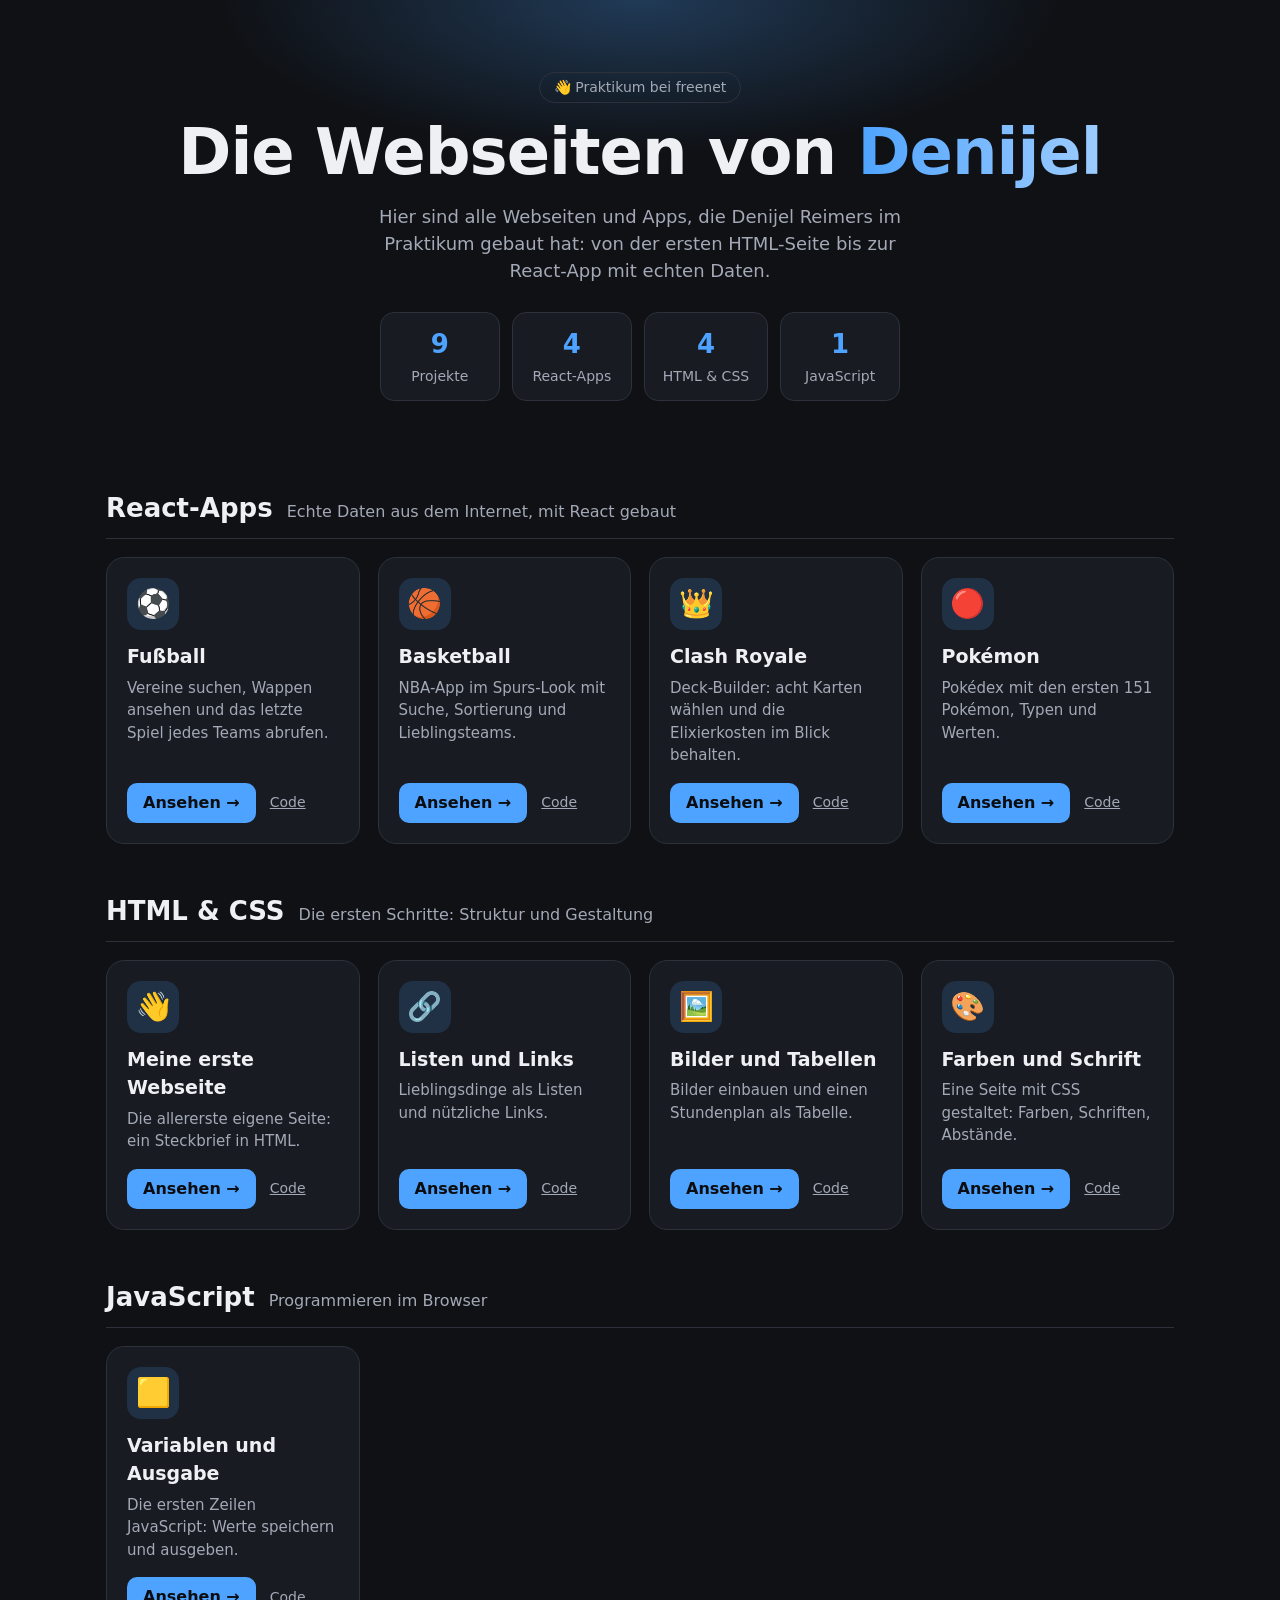
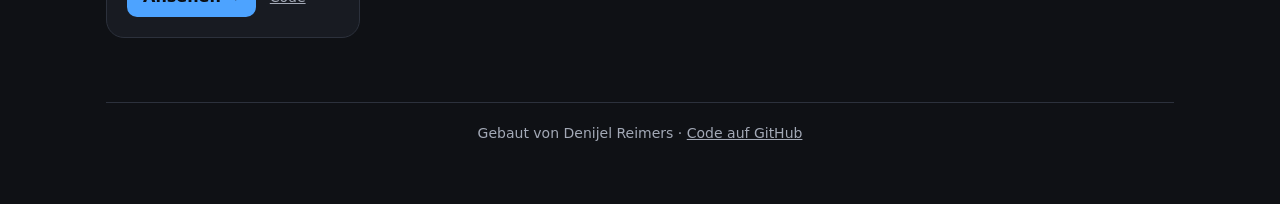
==== index.html @ 3839aaca "Startseite mit allen Webseiten für GitHub Pages Co-Authored-By: Claude Opus 5.5 <noreply@anthropic.c" ====
<!DOCTYPE html>
<html lang="de">
<head>
    <meta charset="UTF-8">
    <meta name="viewport" content="width=device-width, initial-scale=1.0">
    <title>Denijels Webseiten</title>
    <meta name="description" content="Alle Webseiten und Apps, die Denijel Reimers im Praktikum gebaut hat.">
    <style>
        :root {
            --akzent: #4da3ff;
            --akzent2: #1f5fbf;
            --hintergrund: #0f1115;
            --flaeche: #181b22;
            --flaeche2: #20242d;
            --rand: #2c313c;
            --text: #eef0f4;
            --text2: #a3a9b6;
        }

        * { box-sizing: border-box; }

        body {
            margin: 0;
            background: var(--hintergrund);
            color: var(--text);
            font-family: system-ui, -apple-system, "Segoe UI", Roboto, Arial, sans-serif;
            line-height: 1.5;
        }

        a { color: inherit; }

        .seite {
            max-width: 1100px;
            margin: 0 auto;
            padding: 0 16px 60px;
        }

        header {
            padding: 72px 16px 40px;
            text-align: center;
            background:
                radial-gradient(600px 220px at 50% 0%, color-mix(in srgb, var(--akzent) 28%, transparent), transparent 70%);
        }

        .hallo {
            display: inline-block;
            margin: 0 0 14px;
            padding: 4px 14px;
            border: 1px solid var(--rand);
            border-radius: 999px;
            color: var(--text2);
            font-size: 14px;
        }

        h1 {
            margin: 0;
            font-size: clamp(36px, 7vw, 64px);
            line-height: 1.1;
            letter-spacing: -1px;
        }

        h1 span {
            background: linear-gradient(90deg, var(--akzent), color-mix(in srgb, var(--akzent) 55%, white));
            -webkit-background-clip: text;
            background-clip: text;
            color: transparent;
        }

        .intro {
            max-width: 560px;
            margin: 16px auto 0;
            color: var(--text2);
            font-size: 18px;
        }

        .zahlen {
            display: flex;
            justify-content: center;
            flex-wrap: wrap;
            gap: 12px;
            margin-top: 28px;
        }

        .zahl {
            min-width: 120px;
            padding: 12px 18px;
            background: var(--flaeche);
            border: 1px solid var(--rand);
            border-radius: 14px;
        }

        .zahl strong {
            display: block;
            font-size: 26px;
            color: var(--akzent);
        }

        .zahl span {
            color: var(--text2);
            font-size: 14px;
        }

        section { margin-top: 48px; }

        .abschnitt-kopf {
            display: flex;
            align-items: baseline;
            flex-wrap: wrap;
            gap: 4px 14px;
            margin-bottom: 18px;
            padding-bottom: 10px;
            border-bottom: 1px solid var(--rand);
        }

        .abschnitt-kopf h2 { margin: 0; font-size: 26px; }
        .abschnitt-kopf p { margin: 0; color: var(--text2); }

        .karten {
            display: grid;
            grid-template-columns: repeat(auto-fill, minmax(240px, 1fr));
            gap: 18px;
        }

        .karte {
            display: flex;
            flex-direction: column;
            padding: 20px;
            background: var(--flaeche);
            border: 1px solid var(--rand);
            border-radius: 18px;
            transition: transform 0.15s, border-color 0.15s, background 0.15s;
        }

        .karte:hover {
            transform: translateY(-4px);
            border-color: var(--akzent);
            background: var(--flaeche2);
        }

        .karte-emoji {
            display: grid;
            place-items: center;
            width: 52px;
            height: 52px;
            margin-bottom: 12px;
            font-size: 28px;
            background: color-mix(in srgb, var(--akzent) 16%, transparent);
            border-radius: 14px;
        }

        .karte h3 { margin: 0 0 6px; font-size: 19px; }

        .karte p {
            flex: 1;
            margin: 0 0 16px;
            color: var(--text2);
            font-size: 15px;
        }

        .karte-links {
            display: flex;
            align-items: center;
            gap: 14px;
        }

        .knopf {
            padding: 8px 16px;
            background: var(--akzent);
            color: #0b0d10;
            font-weight: 700;
            text-decoration: none;
            border-radius: 10px;
        }

        .knopf:hover { background: color-mix(in srgb, var(--akzent) 80%, white); }

        .code {
            color: var(--text2);
            font-size: 14px;
        }

        .code:hover { color: var(--text); }

        footer {
            margin-top: 64px;
            padding-top: 20px;
            border-top: 1px solid var(--rand);
            color: var(--text2);
            font-size: 14px;
            text-align: center;
        }

        @media (max-width: 500px) {
            header { padding-top: 48px; }
            .karten { grid-template-columns: 1fr; }
        }
    </style>
</head>
<body>
    <header>
        <p class="hallo">👋 Praktikum bei freenet</p>
        <h1>Die Webseiten von <span>Denijel</span></h1>
        <p class="intro">Hier sind alle Webseiten und Apps, die Denijel Reimers im Praktikum gebaut hat: von der ersten HTML-Seite bis zur React-App mit echten Daten.</p>
        <div class="zahlen">
            <div class="zahl"><strong>9</strong><span>Projekte</span></div>
            <div class="zahl"><strong>4</strong><span>React-Apps</span></div>
            <div class="zahl"><strong>4</strong><span>HTML & CSS</span></div>
            <div class="zahl"><strong>1</strong><span>JavaScript</span></div>
        </div>
    </header>

    <main class="seite">

        <section>
            <div class="abschnitt-kopf">
                <h2>React-Apps</h2>
                <p>Echte Daten aus dem Internet, mit React gebaut</p>
            </div>
            <div class="karten">
                <article class="karte">
                    <div class="karte-emoji" aria-hidden="true">⚽</div>
                    <h3>Fußball</h3>
                    <p>Vereine suchen, Wappen ansehen und das letzte Spiel jedes Teams abrufen.</p>
                    <div class="karte-links">
                        <a class="knopf" href="react-aufgaben/01-fussball/">Ansehen →</a>
                        <a class="code" href="https://github.com/Iandraws-freenet/Webseiten-Denijel-Reimers/tree/main/react-aufgaben/01-fussball" target="_blank" rel="noopener">Code</a>
                    </div>
                </article>
                <article class="karte">
                    <div class="karte-emoji" aria-hidden="true">🏀</div>
                    <h3>Basketball</h3>
                    <p>NBA-App im Spurs-Look mit Suche, Sortierung und Lieblingsteams.</p>
                    <div class="karte-links">
                        <a class="knopf" href="react-aufgaben/02-basketball/">Ansehen →</a>
                        <a class="code" href="https://github.com/Iandraws-freenet/Webseiten-Denijel-Reimers/tree/main/react-aufgaben/02-basketball" target="_blank" rel="noopener">Code</a>
                    </div>
                </article>
                <article class="karte">
                    <div class="karte-emoji" aria-hidden="true">👑</div>
                    <h3>Clash Royale</h3>
                    <p>Deck-Builder: acht Karten wählen und die Elixierkosten im Blick behalten.</p>
                    <div class="karte-links">
                        <a class="knopf" href="react-aufgaben/04-clash-royale/">Ansehen →</a>
                        <a class="code" href="https://github.com/Iandraws-freenet/Webseiten-Denijel-Reimers/tree/main/react-aufgaben/04-clash-royale" target="_blank" rel="noopener">Code</a>
                    </div>
                </article>
                <article class="karte">
                    <div class="karte-emoji" aria-hidden="true">🔴</div>
                    <h3>Pokémon</h3>
                    <p>Pokédex mit den ersten 151 Pokémon, Typen und Werten.</p>
                    <div class="karte-links">
                        <a class="knopf" href="react-aufgaben/08-pokemon/">Ansehen →</a>
                        <a class="code" href="https://github.com/Iandraws-freenet/Webseiten-Denijel-Reimers/tree/main/react-aufgaben/08-pokemon" target="_blank" rel="noopener">Code</a>
                    </div>
                </article>
            </div>
        </section>

        <section>
            <div class="abschnitt-kopf">
                <h2>HTML & CSS</h2>
                <p>Die ersten Schritte: Struktur und Gestaltung</p>
            </div>
            <div class="karten">
                <article class="karte">
                    <div class="karte-emoji" aria-hidden="true">👋</div>
                    <h3>Meine erste Webseite</h3>
                    <p>Die allererste eigene Seite: ein Steckbrief in HTML.</p>
                    <div class="karte-links">
                        <a class="knopf" href="01-erste-webseite/">Ansehen →</a>
                        <a class="code" href="https://github.com/Iandraws-freenet/Webseiten-Denijel-Reimers/tree/main/01-erste-webseite" target="_blank" rel="noopener">Code</a>
                    </div>
                </article>
                <article class="karte">
                    <div class="karte-emoji" aria-hidden="true">🔗</div>
                    <h3>Listen und Links</h3>
                    <p>Lieblingsdinge als Listen und nützliche Links.</p>
                    <div class="karte-links">
                        <a class="knopf" href="02-listen-und-links/">Ansehen →</a>
                        <a class="code" href="https://github.com/Iandraws-freenet/Webseiten-Denijel-Reimers/tree/main/02-listen-und-links" target="_blank" rel="noopener">Code</a>
                    </div>
                </article>
                <article class="karte">
                    <div class="karte-emoji" aria-hidden="true">🖼️</div>
                    <h3>Bilder und Tabellen</h3>
                    <p>Bilder einbauen und einen Stundenplan als Tabelle.</p>
                    <div class="karte-links">
                        <a class="knopf" href="03-bilder-und-tabellen/">Ansehen →</a>
                        <a class="code" href="https://github.com/Iandraws-freenet/Webseiten-Denijel-Reimers/tree/main/03-bilder-und-tabellen" target="_blank" rel="noopener">Code</a>
                    </div>
                </article>
                <article class="karte">
                    <div class="karte-emoji" aria-hidden="true">🎨</div>
                    <h3>Farben und Schrift</h3>
                    <p>Eine Seite mit CSS gestaltet: Farben, Schriften, Abstände.</p>
                    <div class="karte-links">
                        <a class="knopf" href="04-css-farben-und-schrift/">Ansehen →</a>
                        <a class="code" href="https://github.com/Iandraws-freenet/Webseiten-Denijel-Reimers/tree/main/04-css-farben-und-schrift" target="_blank" rel="noopener">Code</a>
                    </div>
                </article>
            </div>
        </section>

        <section>
            <div class="abschnitt-kopf">
                <h2>JavaScript</h2>
                <p>Programmieren im Browser</p>
            </div>
            <div class="karten">
                <article class="karte">
                    <div class="karte-emoji" aria-hidden="true">🟨</div>
                    <h3>Variablen und Ausgabe</h3>
                    <p>Die ersten Zeilen JavaScript: Werte speichern und ausgeben.</p>
                    <div class="karte-links">
                        <a class="knopf" href="javascript-uebungen/01-variablen-und-ausgabe/">Ansehen →</a>
                        <a class="code" href="https://github.com/Iandraws-freenet/Webseiten-Denijel-Reimers/tree/main/javascript-uebungen/01-variablen-und-ausgabe" target="_blank" rel="noopener">Code</a>
                    </div>
                </article>
            </div>
        </section>

        <footer>
            Gebaut von Denijel Reimers · <a href="https://github.com/Iandraws-freenet/Webseiten-Denijel-Reimers" target="_blank" rel="noopener">Code auf GitHub</a>
        </footer>
    </main>
</body>
</html>
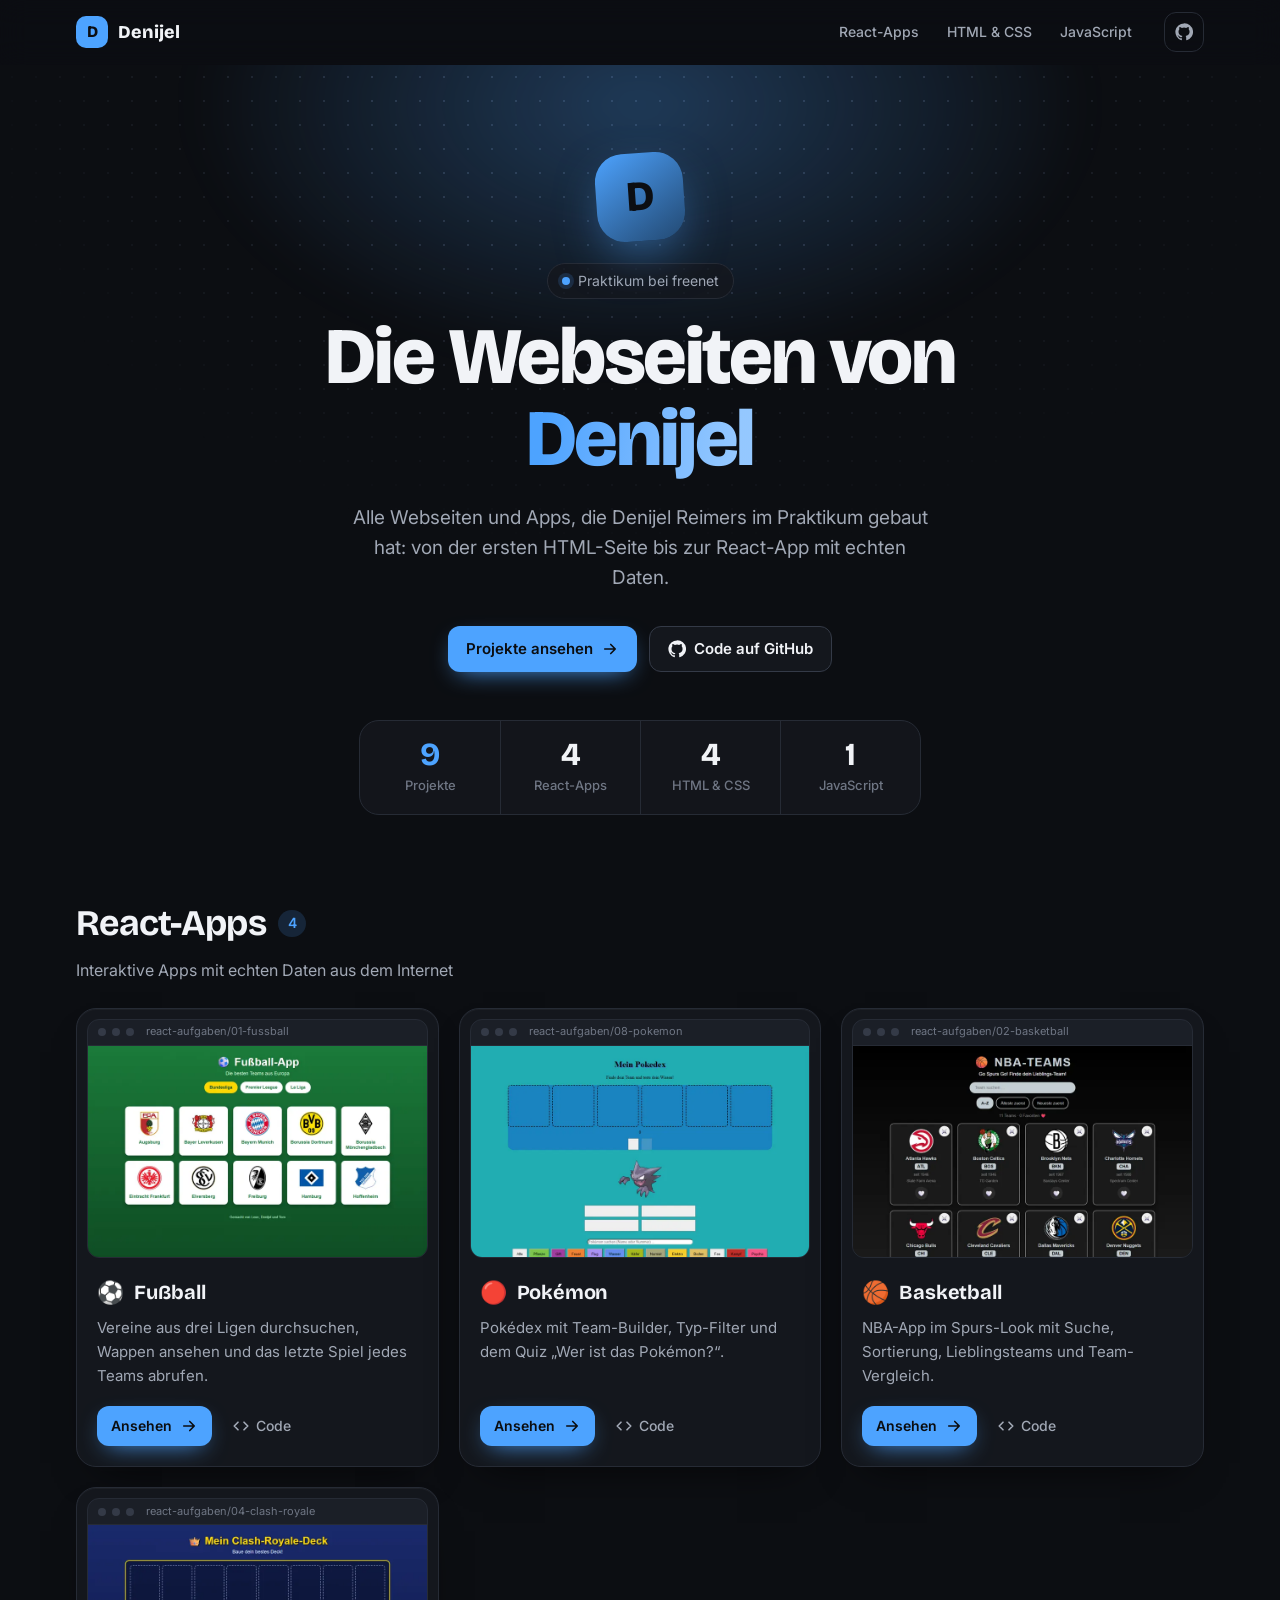
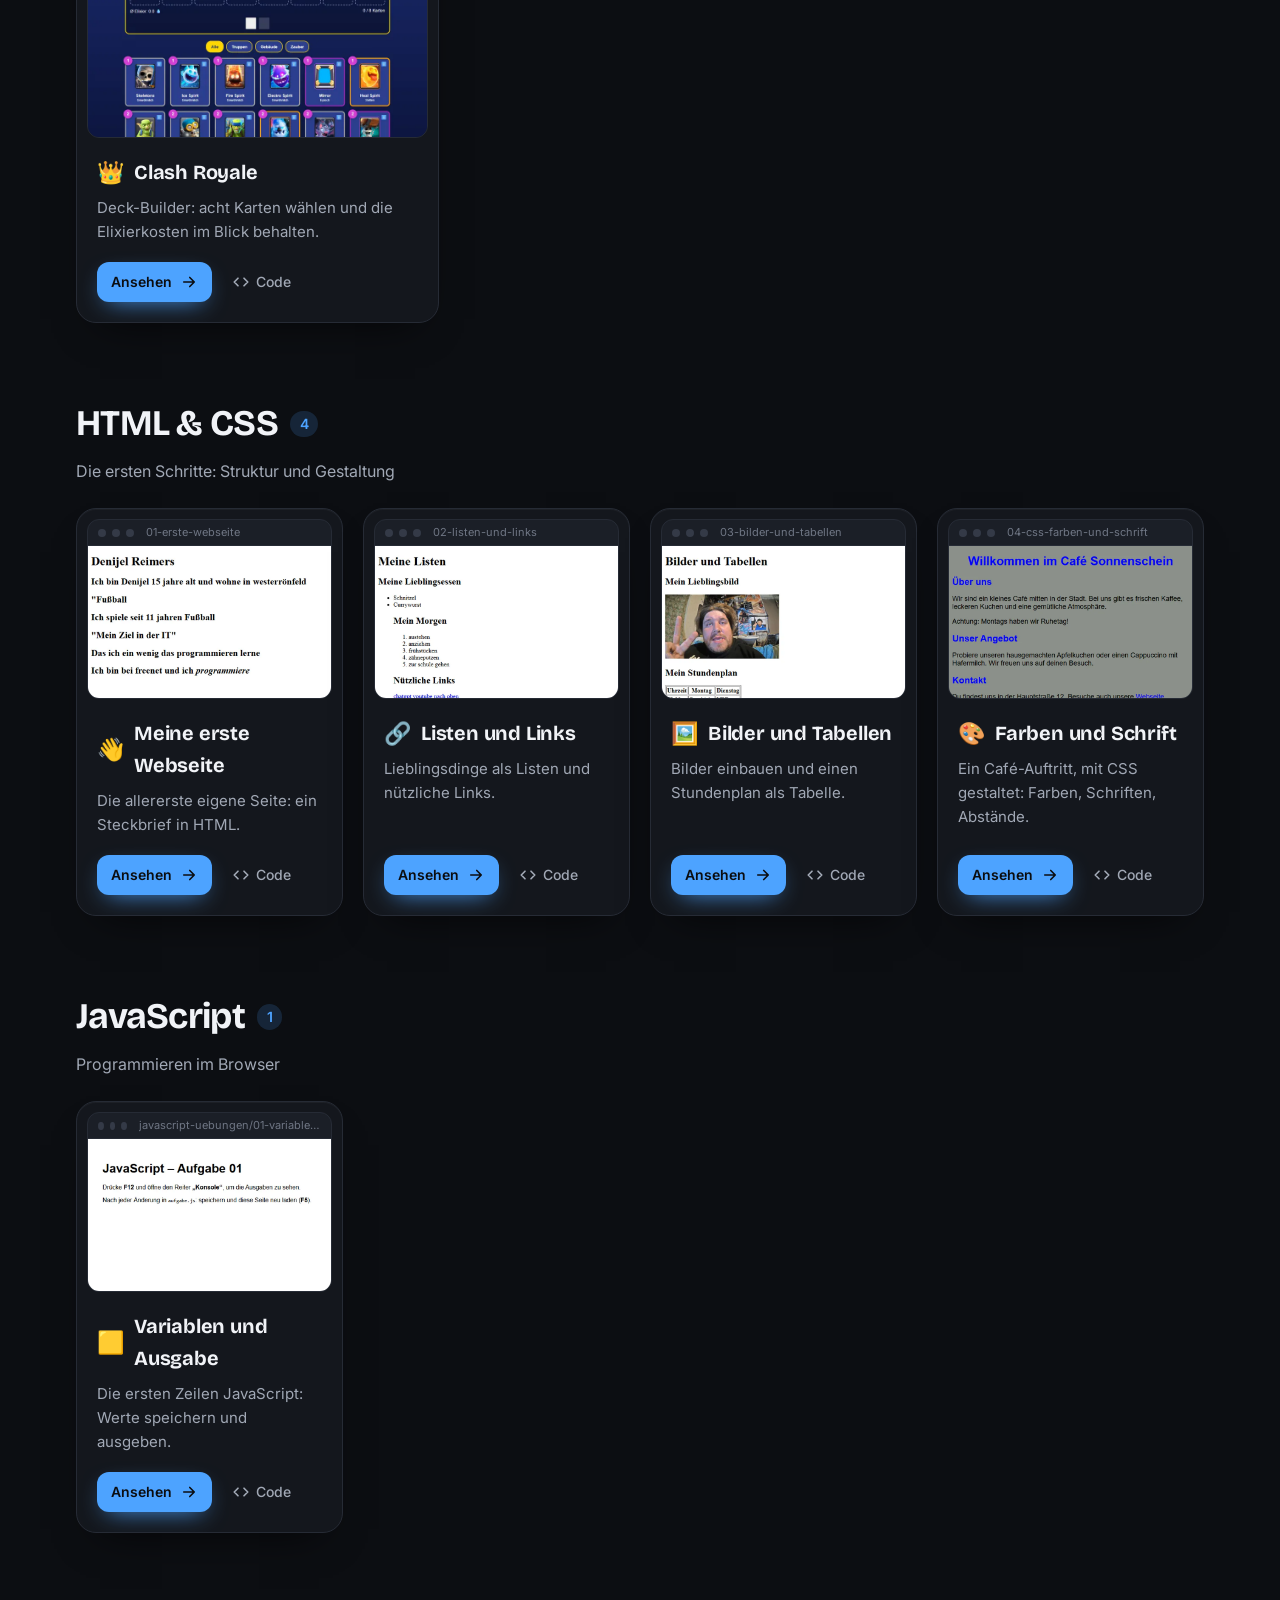
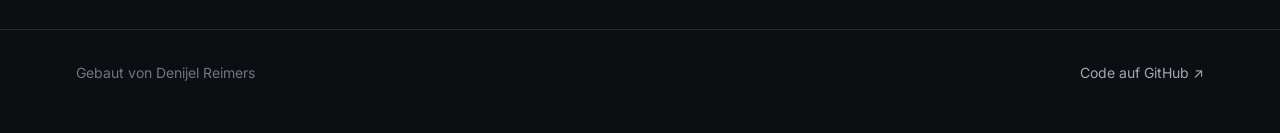
==== commit 0f6ccae4: "Startseite neu gestaltet: Vorschaubilder, Navigation, neues Layout Co-Authored-By: Claude Opus 5.5 <" ====
--- a/index.html
+++ b/index.html
@@ -5,323 +5,771 @@
     <meta name="viewport" content="width=device-width, initial-scale=1.0">
     <title>Denijels Webseiten</title>
     <meta name="description" content="Alle Webseiten und Apps, die Denijel Reimers im Praktikum gebaut hat.">
+    <meta name="theme-color" content="#0c0e12">
+    <meta property="og:title" content="Die Webseiten von Denijel">
+    <meta property="og:description" content="9 Projekte aus dem Praktikum: von der ersten HTML-Seite bis zur React-App.">
+    <meta property="og:image" content="https://iandraws-freenet.github.io/Webseiten-Denijel-Reimers/vorschau/01-fussball.webp">
+    <link rel="icon" href="data:image/svg+xml,<svg xmlns=%22http://www.w3.org/2000/svg%22 viewBox=%220 0 100 100%22><rect width=%22100%22 height=%22100%22 rx=%2224%22 fill=%22%234da3ff%22/><text x=%2250%22 y=%2268%22 font-size=%2256%22 font-family=%22Arial%22 font-weight=%22700%22 text-anchor=%22middle%22 fill=%22%230c0e12%22>D</text></svg>">
+    <link rel="preconnect" href="https://fonts.googleapis.com">
+    <link rel="preconnect" href="https://fonts.gstatic.com" crossorigin>
+    <link href="https://fonts.googleapis.com/css2?family=Bricolage+Grotesque:opsz,wght@12..96,600;12..96,800&family=Inter:wght@400;500;600&display=swap" rel="stylesheet">
     <style>
         :root {
             --akzent: #4da3ff;
-            --akzent2: #1f5fbf;
-            --hintergrund: #0f1115;
-            --flaeche: #181b22;
-            --flaeche2: #20242d;
-            --rand: #2c313c;
-            --text: #eef0f4;
-            --text2: #a3a9b6;
+            --akzent-weich: color-mix(in srgb, var(--akzent) 16%, transparent);
+            --akzent-hell: color-mix(in srgb, var(--akzent) 60%, white);
+            --hintergrund: #0c0e12;
+            --flaeche: #14171d;
+            --flaeche2: #1b1f27;
+            --rand: #262b35;
+            --rand-hell: #343a47;
+            --text: #f1f3f7;
+            --text2: #a1a8b5;
+            --text3: #6f7684;
+            --radius: 20px;
+            --schatten: 0 1px 0 rgba(255,255,255,0.04) inset, 0 20px 40px -24px rgba(0,0,0,0.8);
+            --titel-font: "Bricolage Grotesque", system-ui, sans-serif;
         }
 
         * { box-sizing: border-box; }
+
+        html { scroll-behavior: smooth; scroll-padding-top: 84px; }
 
         body {
             margin: 0;
             background: var(--hintergrund);
             color: var(--text);
-            font-family: system-ui, -apple-system, "Segoe UI", Roboto, Arial, sans-serif;
-            line-height: 1.5;
+            font: 16px/1.6 Inter, system-ui, -apple-system, "Segoe UI", Roboto, Arial, sans-serif;
+            -webkit-font-smoothing: antialiased;
         }
 
         a { color: inherit; }
-
-        .seite {
-            max-width: 1100px;
+        img { display: block; max-width: 100%; }
+
+        :focus-visible {
+            outline: 3px solid var(--akzent);
+            outline-offset: 3px;
+            border-radius: 8px;
+        }
+
+        .huelle {
+            max-width: 1160px;
             margin: 0 auto;
-            padding: 0 16px 60px;
-        }
-
-        header {
-            padding: 72px 16px 40px;
+            padding: 0 16px;
+        }
+
+        /* ---------- Navigation ---------- */
+        .nav {
+            position: sticky;
+            top: 0;
+            z-index: 10;
+            background: color-mix(in srgb, var(--hintergrund) 78%, transparent);
+            backdrop-filter: blur(14px);
+            -webkit-backdrop-filter: blur(14px);
+            border-bottom: 1px solid transparent;
+            transition: border-color 0.2s;
+        }
+
+        .nav.gescrollt { border-bottom-color: var(--rand); }
+
+        .nav .huelle {
+            display: flex;
+            align-items: center;
+            gap: 20px;
+            height: 64px;
+        }
+
+        .marke {
+            display: flex;
+            align-items: center;
+            gap: 10px;
+            font-family: var(--titel-font);
+            font-weight: 800;
+            font-size: 18px;
+            text-decoration: none;
+            white-space: nowrap;
+        }
+
+        .marke-logo {
+            display: grid;
+            place-items: center;
+            width: 32px;
+            height: 32px;
+            border-radius: 10px;
+            background: var(--akzent);
+            color: var(--hintergrund);
+            font-size: 16px;
+        }
+
+        .nav-links {
+            display: flex;
+            gap: 4px;
+            margin-left: auto;
+            overflow-x: auto;
+            scrollbar-width: none;
+        }
+
+        .nav-links a {
+            padding: 8px 12px;
+            border-radius: 10px;
+            color: var(--text2);
+            font-size: 14px;
+            font-weight: 500;
+            text-decoration: none;
+            white-space: nowrap;
+            transition: color 0.15s, background 0.15s;
+        }
+
+        .nav-links a:hover,
+        .nav-links a.aktiv { color: var(--text); background: var(--flaeche2); }
+
+        .nav-github {
+            display: inline-flex;
+            align-items: center;
+            justify-content: center;
+            width: 40px;
+            height: 40px;
+            flex-shrink: 0;
+            border: 1px solid var(--rand);
+            border-radius: 12px;
+            color: var(--text2);
+            transition: color 0.15s, border-color 0.15s;
+        }
+
+        .nav-github:hover { color: var(--text); border-color: var(--rand-hell); }
+
+        /* ---------- Kopfbereich ---------- */
+        .hero {
+            position: relative;
+            overflow: hidden;
+            padding: 88px 0 72px;
+        }
+
+        .hero::before {
+            content: "";
+            position: absolute;
+            inset: 0;
+            background-image: radial-gradient(var(--rand) 1px, transparent 1px);
+            background-size: 24px 24px;
+            mask-image: radial-gradient(ellipse 70% 80% at 50% 0%, #000 30%, transparent 75%);
+            -webkit-mask-image: radial-gradient(ellipse 70% 80% at 50% 0%, #000 30%, transparent 75%);
+        }
+
+        .hero::after {
+            content: "";
+            position: absolute;
+            left: 50%;
+            top: -220px;
+            width: 900px;
+            height: 520px;
+            transform: translateX(-50%);
+            background: radial-gradient(closest-side, color-mix(in srgb, var(--akzent) 30%, transparent), transparent);
+            filter: blur(20px);
+            pointer-events: none;
+        }
+
+        .hero .huelle {
+            position: relative;
+            z-index: 1;
             text-align: center;
-            background:
-                radial-gradient(600px 220px at 50% 0%, color-mix(in srgb, var(--akzent) 28%, transparent), transparent 70%);
-        }
-
-        .hallo {
-            display: inline-block;
-            margin: 0 0 14px;
-            padding: 4px 14px;
+        }
+
+        .avatar {
+            display: grid;
+            place-items: center;
+            width: 88px;
+            height: 88px;
+            margin: 0 auto 22px;
+            border-radius: 28px;
+            background: linear-gradient(145deg, var(--akzent), color-mix(in srgb, var(--akzent) 45%, #000));
+            color: var(--hintergrund);
+            font-family: var(--titel-font);
+            font-size: 42px;
+            font-weight: 800;
+            box-shadow: 0 18px 50px -12px color-mix(in srgb, var(--akzent) 60%, transparent);
+            transform: rotate(-4deg);
+        }
+
+        .pille {
+            display: inline-flex;
+            align-items: center;
+            gap: 8px;
+            margin: 0 0 18px;
+            padding: 6px 14px;
             border: 1px solid var(--rand);
             border-radius: 999px;
+            background: color-mix(in srgb, var(--flaeche) 80%, transparent);
             color: var(--text2);
             font-size: 14px;
         }
 
+        .pille .punkt {
+            width: 8px;
+            height: 8px;
+            border-radius: 50%;
+            background: var(--akzent);
+            box-shadow: 0 0 0 4px var(--akzent-weich);
+        }
+
         h1 {
-            margin: 0;
-            font-size: clamp(36px, 7vw, 64px);
-            line-height: 1.1;
-            letter-spacing: -1px;
+            margin: 0 auto;
+            max-width: 820px;
+            font-family: var(--titel-font);
+            font-size: clamp(40px, 8vw, 80px);
+            font-weight: 800;
+            line-height: 1.02;
+            letter-spacing: -0.03em;
         }
 
         h1 span {
-            background: linear-gradient(90deg, var(--akzent), color-mix(in srgb, var(--akzent) 55%, white));
+            background: linear-gradient(100deg, var(--akzent) 10%, var(--akzent-hell) 90%);
             -webkit-background-clip: text;
             background-clip: text;
             color: transparent;
         }
 
         .intro {
-            max-width: 560px;
-            margin: 16px auto 0;
+            max-width: 580px;
+            margin: 22px auto 0;
             color: var(--text2);
-            font-size: 18px;
-        }
-
-        .zahlen {
+            font-size: clamp(17px, 2.2vw, 19px);
+        }
+
+        .hero-knoepfe {
             display: flex;
             justify-content: center;
             flex-wrap: wrap;
             gap: 12px;
-            margin-top: 28px;
+            margin-top: 32px;
+        }
+
+        .zahlen {
+            display: inline-flex;
+            flex-wrap: wrap;
+            justify-content: center;
+            margin-top: 48px;
+            border: 1px solid var(--rand);
+            border-radius: var(--radius);
+            background: color-mix(in srgb, var(--flaeche) 85%, transparent);
+            overflow: hidden;
         }
 
         .zahl {
-            min-width: 120px;
-            padding: 12px 18px;
+            min-width: 140px;
+            padding: 16px 24px;
+            text-align: center;
+        }
+
+        .zahl + .zahl { border-left: 1px solid var(--rand); }
+
+        .zahl strong {
+            display: block;
+            font-family: var(--titel-font);
+            font-size: 32px;
+            line-height: 1.1;
+            color: var(--text);
+        }
+
+        .zahl:first-child strong { color: var(--akzent); }
+
+        .zahl span { color: var(--text3); font-size: 13px; font-weight: 500; }
+
+        /* ---------- Knöpfe ---------- */
+        .knopf,
+        .knopf-zweit {
+            display: inline-flex;
+            align-items: center;
+            gap: 8px;
+            min-height: 44px;
+            padding: 10px 18px;
+            border-radius: 12px;
+            font-weight: 600;
+            font-size: 15px;
+            text-decoration: none;
+            transition: transform 0.15s, background 0.15s, border-color 0.15s, box-shadow 0.15s;
+        }
+
+        .knopf {
+            background: var(--akzent);
+            color: #0b0d10;
+            box-shadow: 0 8px 24px -10px var(--akzent);
+        }
+
+        .knopf:hover { background: var(--akzent-hell); transform: translateY(-1px); }
+        .knopf svg { transition: transform 0.15s; }
+        .knopf:hover svg { transform: translateX(3px); }
+
+        .knopf-zweit {
+            border: 1px solid var(--rand-hell);
+            background: var(--flaeche);
+            color: var(--text);
+        }
+
+        .knopf-zweit:hover { border-color: var(--text3); transform: translateY(-1px); }
+
+        /* ---------- Abschnitte ---------- */
+        .abschnitt { margin-top: 72px; }
+        .abschnitt:first-child { margin-top: 8px; }
+
+        .abschnitt-kopf { margin-bottom: 24px; }
+
+        .abschnitt-kopf h2 {
+            display: flex;
+            align-items: center;
+            gap: 12px;
+            margin: 0;
+            font-family: var(--titel-font);
+            font-size: clamp(28px, 4vw, 36px);
+            letter-spacing: -0.02em;
+        }
+
+        .anzahl {
+            padding: 2px 10px;
+            border-radius: 999px;
+            background: var(--akzent-weich);
+            color: var(--akzent);
+            font-family: Inter, sans-serif;
+            font-size: 14px;
+            font-weight: 600;
+        }
+
+        .abschnitt-kopf p { margin: 6px 0 0; color: var(--text2); }
+
+        /* ---------- Karten ---------- */
+        .karten {
+            display: grid;
+            grid-template-columns: repeat(auto-fill, minmax(260px, 1fr));
+            gap: 20px;
+        }
+
+        .karten-gross { grid-template-columns: repeat(auto-fill, minmax(340px, 1fr)); }
+
+        .karte {
+            display: flex;
+            flex-direction: column;
             background: var(--flaeche);
             border: 1px solid var(--rand);
-            border-radius: 14px;
-        }
-
-        .zahl strong {
+            border-radius: var(--radius);
+            box-shadow: var(--schatten);
+            overflow: hidden;
+            transition: transform 0.25s cubic-bezier(.2,.7,.3,1), border-color 0.25s;
+        }
+
+        .karte:hover {
+            transform: translateY(-6px);
+            border-color: color-mix(in srgb, var(--akzent) 55%, var(--rand));
+        }
+
+        .vorschau {
             display: block;
-            font-size: 26px;
-            color: var(--akzent);
-        }
-
-        .zahl span {
+            text-decoration: none;
+            margin: 10px 10px 0;
+            border: 1px solid var(--rand);
+            border-radius: 12px;
+            background: var(--flaeche2);
+            overflow: hidden;
+        }
+
+        .browser-leiste {
+            display: flex;
+            align-items: center;
+            gap: 6px;
+            height: 26px;
+            padding: 0 10px;
+            border-bottom: 1px solid var(--rand);
+            color: var(--text3);
+            font-size: 11px;
+        }
+
+        .browser-leiste i {
+            width: 8px;
+            height: 8px;
+            border-radius: 50%;
+            background: var(--rand-hell);
+        }
+
+        .browser-leiste span {
+            margin-left: 6px;
+            overflow: hidden;
+            text-overflow: ellipsis;
+            white-space: nowrap;
+        }
+
+        .vorschau img {
+            width: 100%;
+            height: auto;
+            aspect-ratio: 16 / 10;
+            object-fit: cover;
+            object-position: top;
+            transition: transform 0.5s cubic-bezier(.2,.7,.3,1);
+        }
+
+        .karte:hover .vorschau img { transform: scale(1.04); }
+
+        .karte-text {
+            display: flex;
+            flex: 1;
+            flex-direction: column;
+            padding: 18px 20px 20px;
+        }
+
+        .karte-titel {
+            display: flex;
+            align-items: center;
+            gap: 10px;
+            margin-bottom: 8px;
+        }
+
+        .emoji { font-size: 22px; line-height: 1; }
+
+        .karte h3 {
+            margin: 0;
+            font-family: var(--titel-font);
+            font-size: 20px;
+            letter-spacing: -0.01em;
+        }
+
+        .chip {
+            margin-left: auto;
+            padding: 3px 9px;
+            border: 1px solid var(--rand);
+            border-radius: 999px;
+            color: var(--text3);
+            font-size: 12px;
+            font-weight: 500;
+            white-space: nowrap;
+        }
+
+        .karte p {
+            flex: 1;
+            margin: 0 0 18px;
+            color: var(--text2);
+            font-size: 15px;
+        }
+
+        .karte-links {
+            display: flex;
+            align-items: center;
+            gap: 16px;
+        }
+
+        .karte .knopf { min-height: 40px; padding: 8px 14px; font-size: 14px; }
+
+        .code {
+            display: inline-flex;
+            align-items: center;
+            gap: 6px;
+            padding: 8px 4px;
             color: var(--text2);
             font-size: 14px;
-        }
-
-        section { margin-top: 48px; }
-
-        .abschnitt-kopf {
-            display: flex;
-            align-items: baseline;
+            font-weight: 500;
+            text-decoration: none;
+        }
+
+        .code:hover { color: var(--text); }
+
+        /* ---------- Fußzeile ---------- */
+        footer {
+            margin-top: 96px;
+            padding: 32px 0 48px;
+            border-top: 1px solid var(--rand);
+            color: var(--text3);
+            font-size: 14px;
+        }
+
+        footer .huelle {
+            display: flex;
             flex-wrap: wrap;
-            gap: 4px 14px;
-            margin-bottom: 18px;
-            padding-bottom: 10px;
-            border-bottom: 1px solid var(--rand);
-        }
-
-        .abschnitt-kopf h2 { margin: 0; font-size: 26px; }
-        .abschnitt-kopf p { margin: 0; color: var(--text2); }
-
-        .karten {
-            display: grid;
-            grid-template-columns: repeat(auto-fill, minmax(240px, 1fr));
-            gap: 18px;
-        }
-
-        .karte {
-            display: flex;
-            flex-direction: column;
-            padding: 20px;
-            background: var(--flaeche);
-            border: 1px solid var(--rand);
-            border-radius: 18px;
-            transition: transform 0.15s, border-color 0.15s, background 0.15s;
-        }
-
-        .karte:hover {
-            transform: translateY(-4px);
-            border-color: var(--akzent);
-            background: var(--flaeche2);
-        }
-
-        .karte-emoji {
-            display: grid;
-            place-items: center;
-            width: 52px;
-            height: 52px;
-            margin-bottom: 12px;
-            font-size: 28px;
-            background: color-mix(in srgb, var(--akzent) 16%, transparent);
-            border-radius: 14px;
-        }
-
-        .karte h3 { margin: 0 0 6px; font-size: 19px; }
-
-        .karte p {
-            flex: 1;
-            margin: 0 0 16px;
-            color: var(--text2);
-            font-size: 15px;
-        }
-
-        .karte-links {
-            display: flex;
-            align-items: center;
-            gap: 14px;
-        }
-
-        .knopf {
-            padding: 8px 16px;
-            background: var(--akzent);
-            color: #0b0d10;
-            font-weight: 700;
-            text-decoration: none;
-            border-radius: 10px;
-        }
-
-        .knopf:hover { background: color-mix(in srgb, var(--akzent) 80%, white); }
-
-        .code {
-            color: var(--text2);
-            font-size: 14px;
-        }
-
-        .code:hover { color: var(--text); }
-
-        footer {
-            margin-top: 64px;
-            padding-top: 20px;
-            border-top: 1px solid var(--rand);
-            color: var(--text2);
-            font-size: 14px;
-            text-align: center;
-        }
-
-        @media (max-width: 500px) {
-            header { padding-top: 48px; }
-            .karten { grid-template-columns: 1fr; }
+            justify-content: space-between;
+            gap: 12px;
+        }
+
+        footer a { color: var(--text2); text-decoration: none; }
+        footer a:hover { color: var(--text); }
+
+        /* ---------- Einblenden beim Scrollen ---------- */
+        .js .einblenden {
+            opacity: 0;
+            transform: translateY(16px);
+            transition: opacity 0.6s ease, transform 0.6s cubic-bezier(.2,.7,.3,1);
+        }
+
+        .js .einblenden.sichtbar { opacity: 1; transform: none; }
+
+        @media (prefers-reduced-motion: reduce) {
+            html { scroll-behavior: auto; }
+            *, *::before, *::after { transition: none !important; animation: none !important; }
+            .js .einblenden { opacity: 1; transform: none; }
+        }
+
+        /* ---------- Handy ---------- */
+        @media (max-width: 640px) {
+            .nav-links { display: none; }
+            .nav-github { margin-left: auto; }
+            .hero { padding: 56px 0 48px; }
+            .avatar { width: 72px; height: 72px; font-size: 34px; border-radius: 22px; }
+            .zahlen { display: grid; grid-template-columns: 1fr 1fr; width: 100%; }
+            .zahl { min-width: 0; padding: 14px 10px; }
+            .zahl + .zahl { border-left: 0; }
+            .zahl:nth-child(even) { border-left: 1px solid var(--rand); }
+            .zahl:nth-child(n+3) { border-top: 1px solid var(--rand); }
+            .karten, .karten-gross { grid-template-columns: 1fr; }
+            .abschnitt { margin-top: 56px; }
         }
     </style>
 </head>
 <body>
-    <header>
-        <p class="hallo">👋 Praktikum bei freenet</p>
-        <h1>Die Webseiten von <span>Denijel</span></h1>
-        <p class="intro">Hier sind alle Webseiten und Apps, die Denijel Reimers im Praktikum gebaut hat: von der ersten HTML-Seite bis zur React-App mit echten Daten.</p>
-        <div class="zahlen">
-            <div class="zahl"><strong>9</strong><span>Projekte</span></div>
-            <div class="zahl"><strong>4</strong><span>React-Apps</span></div>
-            <div class="zahl"><strong>4</strong><span>HTML & CSS</span></div>
-            <div class="zahl"><strong>1</strong><span>JavaScript</span></div>
+    <script>document.documentElement.classList.add("js");</script>
+
+    <nav class="nav" aria-label="Hauptnavigation">
+        <div class="huelle">
+            <a class="marke" href="#top"><span class="marke-logo">D</span>Denijel</a>
+            <div class="nav-links">
+                <a href="#react">React-Apps</a>
+                <a href="#html-css">HTML & CSS</a>
+                <a href="#javascript">JavaScript</a>
+            </div>
+            <a class="nav-github" href="https://github.com/Iandraws-freenet/Webseiten-Denijel-Reimers" target="_blank" rel="noopener" aria-label="Code auf GitHub"><svg viewBox="0 0 24 24" width="18" height="18" aria-hidden="true"><path fill="currentColor" d="M12 .5a11.5 11.5 0 0 0-3.64 22.41c.58.1.79-.25.79-.56v-2c-3.2.7-3.88-1.37-3.88-1.37-.53-1.33-1.28-1.69-1.28-1.69-1.05-.71.08-.7.08-.7 1.16.08 1.77 1.19 1.77 1.19 1.03 1.77 2.71 1.26 3.37.96.1-.75.4-1.26.73-1.55-2.56-.29-5.25-1.28-5.25-5.69 0-1.26.45-2.29 1.19-3.1-.12-.29-.52-1.46.11-3.05 0 0 .97-.31 3.17 1.18a11 11 0 0 1 5.77 0c2.2-1.49 3.17-1.18 3.17-1.18.63 1.59.23 2.76.11 3.05.74.81 1.19 1.84 1.19 3.1 0 4.42-2.7 5.39-5.27 5.68.41.36.78 1.06.78 2.14v3.17c0 .31.21.67.8.56A11.5 11.5 0 0 0 12 .5z"/></svg></a>
+        </div>
+    </nav>
+
+    <header class="hero" id="top">
+        <div class="huelle">
+            <div class="avatar" aria-hidden="true">D</div>
+            <p class="pille"><span class="punkt"></span>Praktikum bei freenet</p>
+            <h1>Die Webseiten von <span>Denijel</span></h1>
+            <p class="intro">Alle Webseiten und Apps, die Denijel Reimers im Praktikum gebaut hat: von der ersten HTML-Seite bis zur React-App mit echten Daten.</p>
+            <div class="hero-knoepfe">
+                <a class="knopf" href="#react">Projekte ansehen <svg viewBox="0 0 24 24" width="18" height="18" aria-hidden="true"><path d="M5 12h14M13 6l6 6-6 6" fill="none" stroke="currentColor" stroke-width="2.2" stroke-linecap="round" stroke-linejoin="round"/></svg></a>
+                <a class="knopf-zweit" href="https://github.com/Iandraws-freenet/Webseiten-Denijel-Reimers" target="_blank" rel="noopener"><svg viewBox="0 0 24 24" width="18" height="18" aria-hidden="true"><path fill="currentColor" d="M12 .5a11.5 11.5 0 0 0-3.64 22.41c.58.1.79-.25.79-.56v-2c-3.2.7-3.88-1.37-3.88-1.37-.53-1.33-1.28-1.69-1.28-1.69-1.05-.71.08-.7.08-.7 1.16.08 1.77 1.19 1.77 1.19 1.03 1.77 2.71 1.26 3.37.96.1-.75.4-1.26.73-1.55-2.56-.29-5.25-1.28-5.25-5.69 0-1.26.45-2.29 1.19-3.1-.12-.29-.52-1.46.11-3.05 0 0 .97-.31 3.17 1.18a11 11 0 0 1 5.77 0c2.2-1.49 3.17-1.18 3.17-1.18.63 1.59.23 2.76.11 3.05.74.81 1.19 1.84 1.19 3.1 0 4.42-2.7 5.39-5.27 5.68.41.36.78 1.06.78 2.14v3.17c0 .31.21.67.8.56A11.5 11.5 0 0 0 12 .5z"/></svg> Code auf GitHub</a>
+            </div>
+            <div class="zahlen">
+                <div class="zahl"><strong>9</strong><span>Projekte</span></div>
+                <div class="zahl"><strong>4</strong><span>React-Apps</span></div>
+                <div class="zahl"><strong>4</strong><span>HTML & CSS</span></div>
+                <div class="zahl"><strong>1</strong><span>JavaScript</span></div>
+            </div>
         </div>
     </header>
 
-    <main class="seite">
-
-        <section>
+    <main class="huelle">
+
+        <section id="react" class="abschnitt">
             <div class="abschnitt-kopf">
-                <h2>React-Apps</h2>
-                <p>Echte Daten aus dem Internet, mit React gebaut</p>
+                <h2>React-Apps <span class="anzahl">4</span></h2>
+                <p>Interaktive Apps mit echten Daten aus dem Internet</p>
+            </div>
+            <div class="karten karten-gross">
+                <article class="karte gross">
+                    <a class="vorschau" href="react-aufgaben/01-fussball/" aria-label="Fußball öffnen">
+                        <span class="browser-leiste" aria-hidden="true"><i></i><i></i><i></i><span>react-aufgaben/01-fussball</span></span>
+                        <img src="vorschau/01-fussball.webp" alt="Vorschau: Fußball" width="800" height="500" loading="lazy" decoding="async">
+                    </a>
+                    <div class="karte-text">
+                        <div class="karte-titel">
+                            <span class="emoji" aria-hidden="true">⚽</span>
+                            <h3>Fußball</h3>
+                        </div>
+                        <p>Vereine aus drei Ligen durchsuchen, Wappen ansehen und das letzte Spiel jedes Teams abrufen.</p>
+                        <div class="karte-links">
+                            <a class="knopf" href="react-aufgaben/01-fussball/">Ansehen <svg viewBox="0 0 24 24" width="18" height="18" aria-hidden="true"><path d="M5 12h14M13 6l6 6-6 6" fill="none" stroke="currentColor" stroke-width="2.2" stroke-linecap="round" stroke-linejoin="round"/></svg></a>
+                            <a class="code" href="https://github.com/Iandraws-freenet/Webseiten-Denijel-Reimers/tree/main/react-aufgaben/01-fussball" target="_blank" rel="noopener"><svg viewBox="0 0 24 24" width="18" height="18" aria-hidden="true"><path d="M8 7l-5 5 5 5M16 7l5 5-5 5" fill="none" stroke="currentColor" stroke-width="2.2" stroke-linecap="round" stroke-linejoin="round"/></svg> Code</a>
+                        </div>
+                    </div>
+                </article>
+                <article class="karte gross">
+                    <a class="vorschau" href="react-aufgaben/08-pokemon/" aria-label="Pokémon öffnen">
+                        <span class="browser-leiste" aria-hidden="true"><i></i><i></i><i></i><span>react-aufgaben/08-pokemon</span></span>
+                        <img src="vorschau/08-pokemon.webp" alt="Vorschau: Pokémon" width="800" height="500" loading="lazy" decoding="async">
+                    </a>
+                    <div class="karte-text">
+                        <div class="karte-titel">
+                            <span class="emoji" aria-hidden="true">🔴</span>
+                            <h3>Pokémon</h3>
+                        </div>
+                        <p>Pokédex mit Team-Builder, Typ-Filter und dem Quiz „Wer ist das Pokémon?“.</p>
+                        <div class="karte-links">
+                            <a class="knopf" href="react-aufgaben/08-pokemon/">Ansehen <svg viewBox="0 0 24 24" width="18" height="18" aria-hidden="true"><path d="M5 12h14M13 6l6 6-6 6" fill="none" stroke="currentColor" stroke-width="2.2" stroke-linecap="round" stroke-linejoin="round"/></svg></a>
+                            <a class="code" href="https://github.com/Iandraws-freenet/Webseiten-Denijel-Reimers/tree/main/react-aufgaben/08-pokemon" target="_blank" rel="noopener"><svg viewBox="0 0 24 24" width="18" height="18" aria-hidden="true"><path d="M8 7l-5 5 5 5M16 7l5 5-5 5" fill="none" stroke="currentColor" stroke-width="2.2" stroke-linecap="round" stroke-linejoin="round"/></svg> Code</a>
+                        </div>
+                    </div>
+                </article>
+                <article class="karte gross">
+                    <a class="vorschau" href="react-aufgaben/02-basketball/" aria-label="Basketball öffnen">
+                        <span class="browser-leiste" aria-hidden="true"><i></i><i></i><i></i><span>react-aufgaben/02-basketball</span></span>
+                        <img src="vorschau/02-basketball.webp" alt="Vorschau: Basketball" width="800" height="500" loading="lazy" decoding="async">
+                    </a>
+                    <div class="karte-text">
+                        <div class="karte-titel">
+                            <span class="emoji" aria-hidden="true">🏀</span>
+                            <h3>Basketball</h3>
+                        </div>
+                        <p>NBA-App im Spurs-Look mit Suche, Sortierung, Lieblingsteams und Team-Vergleich.</p>
+                        <div class="karte-links">
+                            <a class="knopf" href="react-aufgaben/02-basketball/">Ansehen <svg viewBox="0 0 24 24" width="18" height="18" aria-hidden="true"><path d="M5 12h14M13 6l6 6-6 6" fill="none" stroke="currentColor" stroke-width="2.2" stroke-linecap="round" stroke-linejoin="round"/></svg></a>
+                            <a class="code" href="https://github.com/Iandraws-freenet/Webseiten-Denijel-Reimers/tree/main/react-aufgaben/02-basketball" target="_blank" rel="noopener"><svg viewBox="0 0 24 24" width="18" height="18" aria-hidden="true"><path d="M8 7l-5 5 5 5M16 7l5 5-5 5" fill="none" stroke="currentColor" stroke-width="2.2" stroke-linecap="round" stroke-linejoin="round"/></svg> Code</a>
+                        </div>
+                    </div>
+                </article>
+                <article class="karte gross">
+                    <a class="vorschau" href="react-aufgaben/04-clash-royale/" aria-label="Clash Royale öffnen">
+                        <span class="browser-leiste" aria-hidden="true"><i></i><i></i><i></i><span>react-aufgaben/04-clash-royale</span></span>
+                        <img src="vorschau/04-clash-royale.webp" alt="Vorschau: Clash Royale" width="800" height="500" loading="lazy" decoding="async">
+                    </a>
+                    <div class="karte-text">
+                        <div class="karte-titel">
+                            <span class="emoji" aria-hidden="true">👑</span>
+                            <h3>Clash Royale</h3>
+                        </div>
+                        <p>Deck-Builder: acht Karten wählen und die Elixierkosten im Blick behalten.</p>
+                        <div class="karte-links">
+                            <a class="knopf" href="react-aufgaben/04-clash-royale/">Ansehen <svg viewBox="0 0 24 24" width="18" height="18" aria-hidden="true"><path d="M5 12h14M13 6l6 6-6 6" fill="none" stroke="currentColor" stroke-width="2.2" stroke-linecap="round" stroke-linejoin="round"/></svg></a>
+                            <a class="code" href="https://github.com/Iandraws-freenet/Webseiten-Denijel-Reimers/tree/main/react-aufgaben/04-clash-royale" target="_blank" rel="noopener"><svg viewBox="0 0 24 24" width="18" height="18" aria-hidden="true"><path d="M8 7l-5 5 5 5M16 7l5 5-5 5" fill="none" stroke="currentColor" stroke-width="2.2" stroke-linecap="round" stroke-linejoin="round"/></svg> Code</a>
+                        </div>
+                    </div>
+                </article>
+            </div>
+        </section>
+
+        <section id="html-css" class="abschnitt">
+            <div class="abschnitt-kopf">
+                <h2>HTML & CSS <span class="anzahl">4</span></h2>
+                <p>Die ersten Schritte: Struktur und Gestaltung</p>
             </div>
             <div class="karten">
                 <article class="karte">
-                    <div class="karte-emoji" aria-hidden="true">⚽</div>
-                    <h3>Fußball</h3>
-                    <p>Vereine suchen, Wappen ansehen und das letzte Spiel jedes Teams abrufen.</p>
-                    <div class="karte-links">
-                        <a class="knopf" href="react-aufgaben/01-fussball/">Ansehen →</a>
-                        <a class="code" href="https://github.com/Iandraws-freenet/Webseiten-Denijel-Reimers/tree/main/react-aufgaben/01-fussball" target="_blank" rel="noopener">Code</a>
+                    <a class="vorschau" href="01-erste-webseite/" aria-label="Meine erste Webseite öffnen">
+                        <span class="browser-leiste" aria-hidden="true"><i></i><i></i><i></i><span>01-erste-webseite</span></span>
+                        <img src="vorschau/01-erste-webseite.webp" alt="Vorschau: Meine erste Webseite" width="800" height="500" loading="lazy" decoding="async">
+                    </a>
+                    <div class="karte-text">
+                        <div class="karte-titel">
+                            <span class="emoji" aria-hidden="true">👋</span>
+                            <h3>Meine erste Webseite</h3>
+                        </div>
+                        <p>Die allererste eigene Seite: ein Steckbrief in HTML.</p>
+                        <div class="karte-links">
+                            <a class="knopf" href="01-erste-webseite/">Ansehen <svg viewBox="0 0 24 24" width="18" height="18" aria-hidden="true"><path d="M5 12h14M13 6l6 6-6 6" fill="none" stroke="currentColor" stroke-width="2.2" stroke-linecap="round" stroke-linejoin="round"/></svg></a>
+                            <a class="code" href="https://github.com/Iandraws-freenet/Webseiten-Denijel-Reimers/tree/main/01-erste-webseite" target="_blank" rel="noopener"><svg viewBox="0 0 24 24" width="18" height="18" aria-hidden="true"><path d="M8 7l-5 5 5 5M16 7l5 5-5 5" fill="none" stroke="currentColor" stroke-width="2.2" stroke-linecap="round" stroke-linejoin="round"/></svg> Code</a>
+                        </div>
                     </div>
                 </article>
                 <article class="karte">
-                    <div class="karte-emoji" aria-hidden="true">🏀</div>
-                    <h3>Basketball</h3>
-                    <p>NBA-App im Spurs-Look mit Suche, Sortierung und Lieblingsteams.</p>
-                    <div class="karte-links">
-                        <a class="knopf" href="react-aufgaben/02-basketball/">Ansehen →</a>
-                        <a class="code" href="https://github.com/Iandraws-freenet/Webseiten-Denijel-Reimers/tree/main/react-aufgaben/02-basketball" target="_blank" rel="noopener">Code</a>
+                    <a class="vorschau" href="02-listen-und-links/" aria-label="Listen und Links öffnen">
+                        <span class="browser-leiste" aria-hidden="true"><i></i><i></i><i></i><span>02-listen-und-links</span></span>
+                        <img src="vorschau/02-listen-und-links.webp" alt="Vorschau: Listen und Links" width="800" height="500" loading="lazy" decoding="async">
+                    </a>
+                    <div class="karte-text">
+                        <div class="karte-titel">
+                            <span class="emoji" aria-hidden="true">🔗</span>
+                            <h3>Listen und Links</h3>
+                        </div>
+                        <p>Lieblingsdinge als Listen und nützliche Links.</p>
+                        <div class="karte-links">
+                            <a class="knopf" href="02-listen-und-links/">Ansehen <svg viewBox="0 0 24 24" width="18" height="18" aria-hidden="true"><path d="M5 12h14M13 6l6 6-6 6" fill="none" stroke="currentColor" stroke-width="2.2" stroke-linecap="round" stroke-linejoin="round"/></svg></a>
+                            <a class="code" href="https://github.com/Iandraws-freenet/Webseiten-Denijel-Reimers/tree/main/02-listen-und-links" target="_blank" rel="noopener"><svg viewBox="0 0 24 24" width="18" height="18" aria-hidden="true"><path d="M8 7l-5 5 5 5M16 7l5 5-5 5" fill="none" stroke="currentColor" stroke-width="2.2" stroke-linecap="round" stroke-linejoin="round"/></svg> Code</a>
+                        </div>
                     </div>
                 </article>
                 <article class="karte">
-                    <div class="karte-emoji" aria-hidden="true">👑</div>
-                    <h3>Clash Royale</h3>
-                    <p>Deck-Builder: acht Karten wählen und die Elixierkosten im Blick behalten.</p>
-                    <div class="karte-links">
-                        <a class="knopf" href="react-aufgaben/04-clash-royale/">Ansehen →</a>
-                        <a class="code" href="https://github.com/Iandraws-freenet/Webseiten-Denijel-Reimers/tree/main/react-aufgaben/04-clash-royale" target="_blank" rel="noopener">Code</a>
+                    <a class="vorschau" href="03-bilder-und-tabellen/" aria-label="Bilder und Tabellen öffnen">
+                        <span class="browser-leiste" aria-hidden="true"><i></i><i></i><i></i><span>03-bilder-und-tabellen</span></span>
+                        <img src="vorschau/03-bilder-und-tabellen.webp" alt="Vorschau: Bilder und Tabellen" width="800" height="500" loading="lazy" decoding="async">
+                    </a>
+                    <div class="karte-text">
+                        <div class="karte-titel">
+                            <span class="emoji" aria-hidden="true">🖼️</span>
+                            <h3>Bilder und Tabellen</h3>
+                        </div>
+                        <p>Bilder einbauen und einen Stundenplan als Tabelle.</p>
+                        <div class="karte-links">
+                            <a class="knopf" href="03-bilder-und-tabellen/">Ansehen <svg viewBox="0 0 24 24" width="18" height="18" aria-hidden="true"><path d="M5 12h14M13 6l6 6-6 6" fill="none" stroke="currentColor" stroke-width="2.2" stroke-linecap="round" stroke-linejoin="round"/></svg></a>
+                            <a class="code" href="https://github.com/Iandraws-freenet/Webseiten-Denijel-Reimers/tree/main/03-bilder-und-tabellen" target="_blank" rel="noopener"><svg viewBox="0 0 24 24" width="18" height="18" aria-hidden="true"><path d="M8 7l-5 5 5 5M16 7l5 5-5 5" fill="none" stroke="currentColor" stroke-width="2.2" stroke-linecap="round" stroke-linejoin="round"/></svg> Code</a>
+                        </div>
                     </div>
                 </article>
                 <article class="karte">
-                    <div class="karte-emoji" aria-hidden="true">🔴</div>
-                    <h3>Pokémon</h3>
-                    <p>Pokédex mit den ersten 151 Pokémon, Typen und Werten.</p>
-                    <div class="karte-links">
-                        <a class="knopf" href="react-aufgaben/08-pokemon/">Ansehen →</a>
-                        <a class="code" href="https://github.com/Iandraws-freenet/Webseiten-Denijel-Reimers/tree/main/react-aufgaben/08-pokemon" target="_blank" rel="noopener">Code</a>
+                    <a class="vorschau" href="04-css-farben-und-schrift/" aria-label="Farben und Schrift öffnen">
+                        <span class="browser-leiste" aria-hidden="true"><i></i><i></i><i></i><span>04-css-farben-und-schrift</span></span>
+                        <img src="vorschau/04-css-farben-und-schrift.webp" alt="Vorschau: Farben und Schrift" width="800" height="500" loading="lazy" decoding="async">
+                    </a>
+                    <div class="karte-text">
+                        <div class="karte-titel">
+                            <span class="emoji" aria-hidden="true">🎨</span>
+                            <h3>Farben und Schrift</h3>
+                        </div>
+                        <p>Ein Café-Auftritt, mit CSS gestaltet: Farben, Schriften, Abstände.</p>
+                        <div class="karte-links">
+                            <a class="knopf" href="04-css-farben-und-schrift/">Ansehen <svg viewBox="0 0 24 24" width="18" height="18" aria-hidden="true"><path d="M5 12h14M13 6l6 6-6 6" fill="none" stroke="currentColor" stroke-width="2.2" stroke-linecap="round" stroke-linejoin="round"/></svg></a>
+                            <a class="code" href="https://github.com/Iandraws-freenet/Webseiten-Denijel-Reimers/tree/main/04-css-farben-und-schrift" target="_blank" rel="noopener"><svg viewBox="0 0 24 24" width="18" height="18" aria-hidden="true"><path d="M8 7l-5 5 5 5M16 7l5 5-5 5" fill="none" stroke="currentColor" stroke-width="2.2" stroke-linecap="round" stroke-linejoin="round"/></svg> Code</a>
+                        </div>
                     </div>
                 </article>
             </div>
         </section>
 
-        <section>
+        <section id="javascript" class="abschnitt">
             <div class="abschnitt-kopf">
-                <h2>HTML & CSS</h2>
-                <p>Die ersten Schritte: Struktur und Gestaltung</p>
+                <h2>JavaScript <span class="anzahl">1</span></h2>
+                <p>Programmieren im Browser</p>
             </div>
             <div class="karten">
                 <article class="karte">
-                    <div class="karte-emoji" aria-hidden="true">👋</div>
-                    <h3>Meine erste Webseite</h3>
-                    <p>Die allererste eigene Seite: ein Steckbrief in HTML.</p>
-                    <div class="karte-links">
-                        <a class="knopf" href="01-erste-webseite/">Ansehen →</a>
-                        <a class="code" href="https://github.com/Iandraws-freenet/Webseiten-Denijel-Reimers/tree/main/01-erste-webseite" target="_blank" rel="noopener">Code</a>
-                    </div>
-                </article>
-                <article class="karte">
-                    <div class="karte-emoji" aria-hidden="true">🔗</div>
-                    <h3>Listen und Links</h3>
-                    <p>Lieblingsdinge als Listen und nützliche Links.</p>
-                    <div class="karte-links">
-                        <a class="knopf" href="02-listen-und-links/">Ansehen →</a>
-                        <a class="code" href="https://github.com/Iandraws-freenet/Webseiten-Denijel-Reimers/tree/main/02-listen-und-links" target="_blank" rel="noopener">Code</a>
-                    </div>
-                </article>
-                <article class="karte">
-                    <div class="karte-emoji" aria-hidden="true">🖼️</div>
-                    <h3>Bilder und Tabellen</h3>
-                    <p>Bilder einbauen und einen Stundenplan als Tabelle.</p>
-                    <div class="karte-links">
-                        <a class="knopf" href="03-bilder-und-tabellen/">Ansehen →</a>
-                        <a class="code" href="https://github.com/Iandraws-freenet/Webseiten-Denijel-Reimers/tree/main/03-bilder-und-tabellen" target="_blank" rel="noopener">Code</a>
-                    </div>
-                </article>
-                <article class="karte">
-                    <div class="karte-emoji" aria-hidden="true">🎨</div>
-                    <h3>Farben und Schrift</h3>
-                    <p>Eine Seite mit CSS gestaltet: Farben, Schriften, Abstände.</p>
-                    <div class="karte-links">
-                        <a class="knopf" href="04-css-farben-und-schrift/">Ansehen →</a>
-                        <a class="code" href="https://github.com/Iandraws-freenet/Webseiten-Denijel-Reimers/tree/main/04-css-farben-und-schrift" target="_blank" rel="noopener">Code</a>
+                    <a class="vorschau" href="javascript-uebungen/01-variablen-und-ausgabe/" aria-label="Variablen und Ausgabe öffnen">
+                        <span class="browser-leiste" aria-hidden="true"><i></i><i></i><i></i><span>javascript-uebungen/01-variablen-und-ausgabe</span></span>
+                        <img src="vorschau/01-variablen-und-ausgabe.webp" alt="Vorschau: Variablen und Ausgabe" width="800" height="500" loading="lazy" decoding="async">
+                    </a>
+                    <div class="karte-text">
+                        <div class="karte-titel">
+                            <span class="emoji" aria-hidden="true">🟨</span>
+                            <h3>Variablen und Ausgabe</h3>
+                        </div>
+                        <p>Die ersten Zeilen JavaScript: Werte speichern und ausgeben.</p>
+                        <div class="karte-links">
+                            <a class="knopf" href="javascript-uebungen/01-variablen-und-ausgabe/">Ansehen <svg viewBox="0 0 24 24" width="18" height="18" aria-hidden="true"><path d="M5 12h14M13 6l6 6-6 6" fill="none" stroke="currentColor" stroke-width="2.2" stroke-linecap="round" stroke-linejoin="round"/></svg></a>
+                            <a class="code" href="https://github.com/Iandraws-freenet/Webseiten-Denijel-Reimers/tree/main/javascript-uebungen/01-variablen-und-ausgabe" target="_blank" rel="noopener"><svg viewBox="0 0 24 24" width="18" height="18" aria-hidden="true"><path d="M8 7l-5 5 5 5M16 7l5 5-5 5" fill="none" stroke="currentColor" stroke-width="2.2" stroke-linecap="round" stroke-linejoin="round"/></svg> Code</a>
+                        </div>
                     </div>
                 </article>
             </div>
         </section>
-
-        <section>
-            <div class="abschnitt-kopf">
-                <h2>JavaScript</h2>
-                <p>Programmieren im Browser</p>
-            </div>
-            <div class="karten">
-                <article class="karte">
-                    <div class="karte-emoji" aria-hidden="true">🟨</div>
-                    <h3>Variablen und Ausgabe</h3>
-                    <p>Die ersten Zeilen JavaScript: Werte speichern und ausgeben.</p>
-                    <div class="karte-links">
-                        <a class="knopf" href="javascript-uebungen/01-variablen-und-ausgabe/">Ansehen →</a>
-                        <a class="code" href="https://github.com/Iandraws-freenet/Webseiten-Denijel-Reimers/tree/main/javascript-uebungen/01-variablen-und-ausgabe" target="_blank" rel="noopener">Code</a>
-                    </div>
-                </article>
-            </div>
-        </section>
-
-        <footer>
-            Gebaut von Denijel Reimers · <a href="https://github.com/Iandraws-freenet/Webseiten-Denijel-Reimers" target="_blank" rel="noopener">Code auf GitHub</a>
-        </footer>
     </main>
+
+    <footer>
+        <div class="huelle">
+            <span>Gebaut von Denijel Reimers</span>
+            <a href="https://github.com/Iandraws-freenet/Webseiten-Denijel-Reimers" target="_blank" rel="noopener">Code auf GitHub ↗</a>
+        </div>
+    </footer>
+
+    <script>
+        // Karten sanft einblenden, sobald sie ins Bild kommen
+        const elemente = document.querySelectorAll(".karte, .abschnitt-kopf");
+        elemente.forEach((el) => el.classList.add("einblenden"));
+        if ("IntersectionObserver" in window) {
+            const beobachter = new IntersectionObserver((eintraege) => {
+                eintraege.forEach((e) => {
+                    if (e.isIntersecting) { e.target.classList.add("sichtbar"); beobachter.unobserve(e.target); }
+                });
+            }, { rootMargin: "0px 0px -40px 0px" });
+            elemente.forEach((el) => beobachter.observe(el));
+        } else {
+            elemente.forEach((el) => el.classList.add("sichtbar"));
+        }
+
+        // Navigation: Rand beim Scrollen und aktiven Abschnitt markieren
+        const nav = document.querySelector(".nav");
+        const links = document.querySelectorAll(".nav-links a");
+        function beimScrollen() {
+            nav.classList.toggle("gescrollt", window.scrollY > 8);
+            let aktiv = null;
+            document.querySelectorAll(".abschnitt").forEach((s) => {
+                if (s.getBoundingClientRect().top < 120) aktiv = s.id;
+            });
+            links.forEach((a) => a.classList.toggle("aktiv", a.getAttribute("href") === "#" + aktiv));
+        }
+        window.addEventListener("scroll", beimScrollen, { passive: true });
+        beimScrollen();
+    </script>
 </body>
 </html>
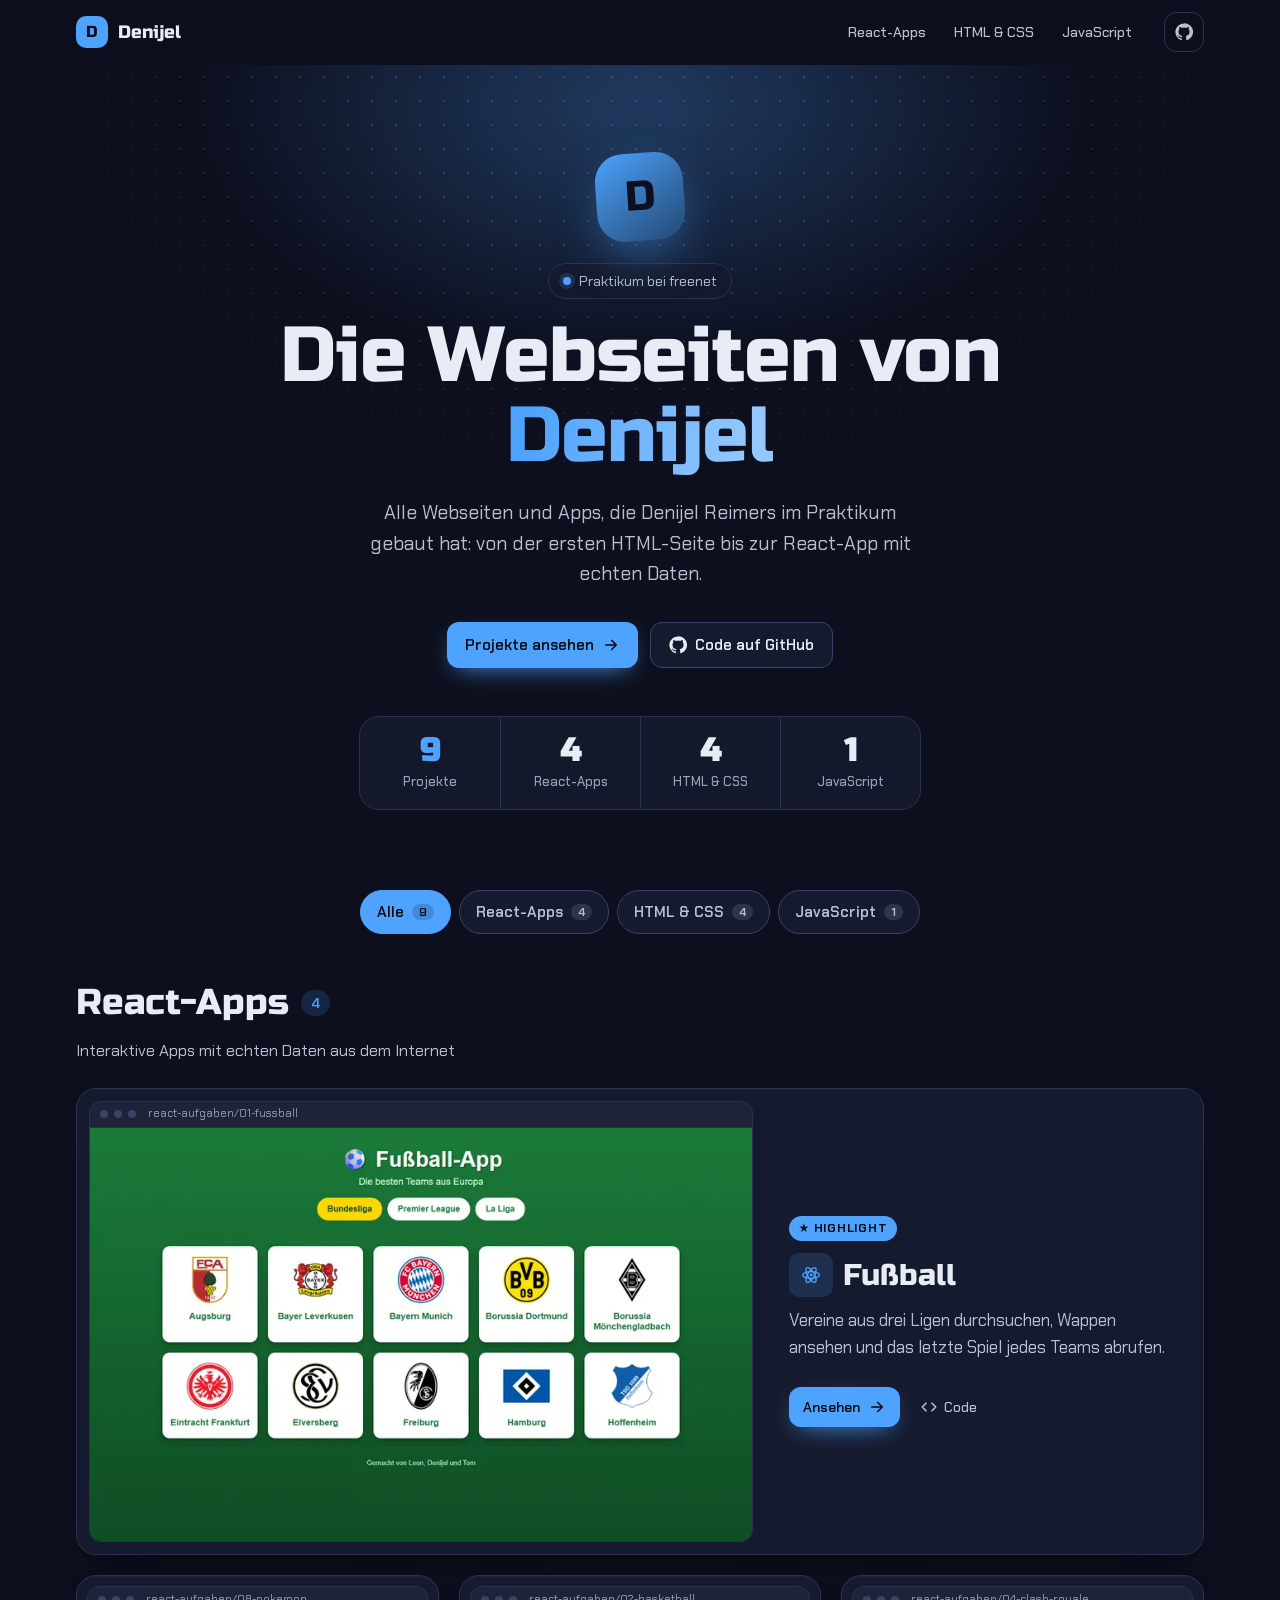
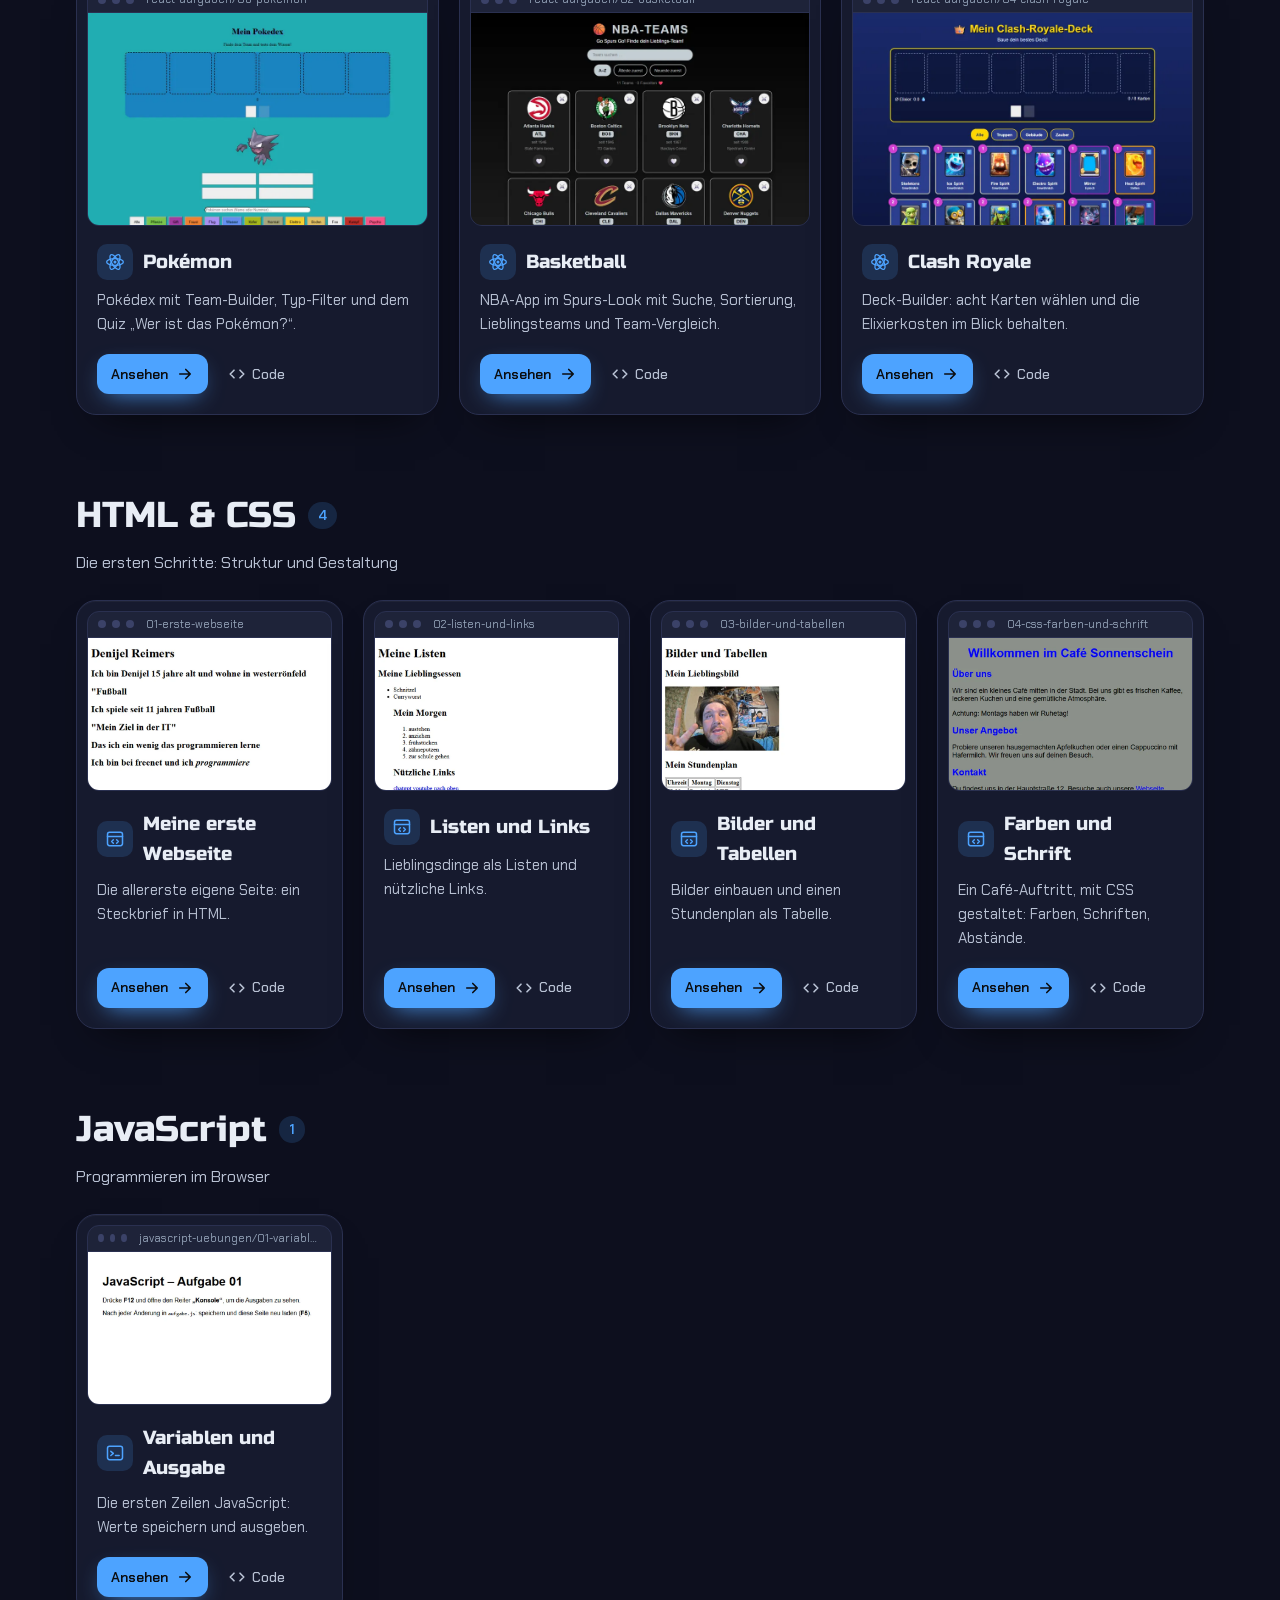
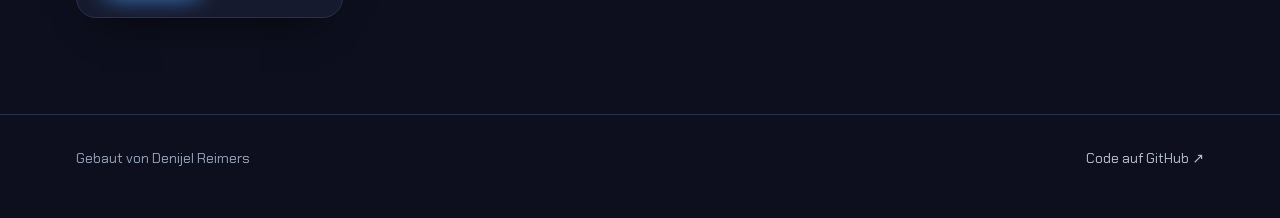
==== commit b7f7f309: "Startseite nach UI/UX-Pro-Max überarbeitet: Highlight-Karte, Filter, SVG-Icons, Gaming-Schriften Co-" ====
--- a/index.html
+++ b/index.html
@@ -5,30 +5,30 @@
     <meta name="viewport" content="width=device-width, initial-scale=1.0">
     <title>Denijels Webseiten</title>
     <meta name="description" content="Alle Webseiten und Apps, die Denijel Reimers im Praktikum gebaut hat.">
-    <meta name="theme-color" content="#0c0e12">
+    <meta name="theme-color" content="#0d0f1e">
     <meta property="og:title" content="Die Webseiten von Denijel">
     <meta property="og:description" content="9 Projekte aus dem Praktikum: von der ersten HTML-Seite bis zur React-App.">
     <meta property="og:image" content="https://iandraws-freenet.github.io/Webseiten-Denijel-Reimers/vorschau/01-fussball.webp">
-    <link rel="icon" href="data:image/svg+xml,<svg xmlns=%22http://www.w3.org/2000/svg%22 viewBox=%220 0 100 100%22><rect width=%22100%22 height=%22100%22 rx=%2224%22 fill=%22%234da3ff%22/><text x=%2250%22 y=%2268%22 font-size=%2256%22 font-family=%22Arial%22 font-weight=%22700%22 text-anchor=%22middle%22 fill=%22%230c0e12%22>D</text></svg>">
+    <link rel="icon" href="data:image/svg+xml,<svg xmlns=%22http://www.w3.org/2000/svg%22 viewBox=%220 0 100 100%22><rect width=%22100%22 height=%22100%22 rx=%2224%22 fill=%22%234da3ff%22/><text x=%2250%22 y=%2268%22 font-size=%2256%22 font-family=%22Arial%22 font-weight=%22700%22 text-anchor=%22middle%22 fill=%22%230d0f1e%22>D</text></svg>">
     <link rel="preconnect" href="https://fonts.googleapis.com">
     <link rel="preconnect" href="https://fonts.gstatic.com" crossorigin>
-    <link href="https://fonts.googleapis.com/css2?family=Bricolage+Grotesque:opsz,wght@12..96,600;12..96,800&family=Inter:wght@400;500;600&display=swap" rel="stylesheet">
+    <link href="https://fonts.googleapis.com/css2?family=Chakra+Petch:wght@400;500;600;700&family=Russo+One&display=swap" rel="stylesheet">
     <style>
         :root {
             --akzent: #4da3ff;
             --akzent-weich: color-mix(in srgb, var(--akzent) 16%, transparent);
             --akzent-hell: color-mix(in srgb, var(--akzent) 60%, white);
-            --hintergrund: #0c0e12;
-            --flaeche: #14171d;
-            --flaeche2: #1b1f27;
-            --rand: #262b35;
-            --rand-hell: #343a47;
-            --text: #f1f3f7;
-            --text2: #a1a8b5;
-            --text3: #6f7684;
+            --hintergrund: #0d0f1e;
+            --flaeche: #161a2e;
+            --flaeche2: #1e2339;
+            --rand: #2a3050;
+            --rand-hell: #3b4268;
+            --text: #e8edf5;
+            --text2: #b8c1d3;
+            --text3: #94a3b8;
             --radius: 20px;
             --schatten: 0 1px 0 rgba(255,255,255,0.04) inset, 0 20px 40px -24px rgba(0,0,0,0.8);
-            --titel-font: "Bricolage Grotesque", system-ui, sans-serif;
+            --titel-font: "Russo One", "Chakra Petch", system-ui, sans-serif;
         }
 
         * { box-sizing: border-box; }
@@ -39,7 +39,7 @@
             margin: 0;
             background: var(--hintergrund);
             color: var(--text);
-            font: 16px/1.6 Inter, system-ui, -apple-system, "Segoe UI", Roboto, Arial, sans-serif;
+            font: 16px/1.6 "Chakra Petch", system-ui, -apple-system, "Segoe UI", Roboto, Arial, sans-serif;
             -webkit-font-smoothing: antialiased;
         }
 
@@ -84,7 +84,7 @@
             align-items: center;
             gap: 10px;
             font-family: var(--titel-font);
-            font-weight: 800;
+            font-weight: 400;
             font-size: 18px;
             text-decoration: none;
             white-space: nowrap;
@@ -185,7 +185,7 @@
             color: var(--hintergrund);
             font-family: var(--titel-font);
             font-size: 42px;
-            font-weight: 800;
+            font-weight: 400;
             box-shadow: 0 18px 50px -12px color-mix(in srgb, var(--akzent) 60%, transparent);
             transform: rotate(-4deg);
         }
@@ -215,10 +215,10 @@
             margin: 0 auto;
             max-width: 820px;
             font-family: var(--titel-font);
-            font-size: clamp(40px, 8vw, 80px);
-            font-weight: 800;
+            font-size: clamp(40px, 8vw, 78px);
+            font-weight: 400;
             line-height: 1.02;
-            letter-spacing: -0.03em;
+            letter-spacing: -0.01em;
         }
 
         h1 span {
@@ -309,7 +309,7 @@
 
         /* ---------- Abschnitte ---------- */
         .abschnitt { margin-top: 72px; }
-        .abschnitt:first-child { margin-top: 8px; }
+        .filter + .abschnitt { margin-top: 40px; }
 
         .abschnitt-kopf { margin-bottom: 24px; }
 
@@ -320,7 +320,8 @@
             margin: 0;
             font-family: var(--titel-font);
             font-size: clamp(28px, 4vw, 36px);
-            letter-spacing: -0.02em;
+            font-weight: 400;
+            letter-spacing: 0;
         }
 
         .anzahl {
@@ -328,7 +329,7 @@
             border-radius: 999px;
             background: var(--akzent-weich);
             color: var(--akzent);
-            font-family: Inter, sans-serif;
+            font-family: "Chakra Petch", sans-serif;
             font-size: 14px;
             font-weight: 600;
         }
@@ -420,13 +421,92 @@
             margin-bottom: 8px;
         }
 
-        .emoji { font-size: 22px; line-height: 1; }
+        .kat-icon {
+            display: grid;
+            place-items: center;
+            flex-shrink: 0;
+            width: 36px;
+            height: 36px;
+            border-radius: 10px;
+            background: var(--akzent-weich);
+            color: var(--akzent);
+        }
+
+        /* ---------- Highlight-Karte (Portfolio-Grid: Bilder zuerst) ---------- */
+        .highlight-label {
+            align-self: flex-start;
+            margin-bottom: 10px;
+            padding: 3px 10px;
+            border-radius: 999px;
+            background: var(--akzent);
+            color: #0b0d10;
+            font-size: 12px;
+            font-weight: 700;
+            letter-spacing: 0.06em;
+            text-transform: uppercase;
+        }
+
+        @media (min-width: 900px) {
+            .karte.highlight {
+                grid-column: 1 / -1;
+                display: grid;
+                grid-template-columns: 1.5fr 1fr;
+                align-items: stretch;
+            }
+            .karte.highlight .vorschau { margin: 12px 0 12px 12px; }
+            .karte.highlight .karte-text { justify-content: center; padding: 32px 36px; }
+            .karte.highlight h3 { font-size: 30px; }
+            .karte.highlight p { flex: 0; font-size: 17px; margin-bottom: 26px; }
+            .karte.highlight .kat-icon { width: 44px; height: 44px; }
+        }
+
+        /* ---------- Filter nach Kategorie ---------- */
+        .filter {
+            display: flex;
+            flex-wrap: wrap;
+            justify-content: center;
+            gap: 8px;
+            margin: 8px 0 0;
+        }
+
+        .filter button {
+            display: inline-flex;
+            align-items: center;
+            gap: 8px;
+            min-height: 44px;
+            padding: 8px 16px;
+            border: 1px solid var(--rand-hell);
+            border-radius: 999px;
+            background: var(--flaeche);
+            color: var(--text2);
+            font: 600 15px/1 "Chakra Petch", system-ui, sans-serif;
+            cursor: pointer;
+            transition: color 0.18s, background 0.18s, border-color 0.18s;
+        }
+
+        .filter button:hover { color: var(--text); border-color: var(--text3); }
+
+        .filter button[aria-pressed="true"] {
+            background: var(--akzent);
+            border-color: var(--akzent);
+            color: #0b0d10;
+        }
+
+        .filter button span {
+            padding: 2px 7px;
+            border-radius: 999px;
+            background: color-mix(in srgb, currentColor 16%, transparent);
+            font-size: 12px;
+        }
+
+        .abschnitt[hidden] { display: none; }
 
         .karte h3 {
             margin: 0;
             font-family: var(--titel-font);
-            font-size: 20px;
-            letter-spacing: -0.01em;
+            font-size: 19px;
+            font-weight: 400;
+            letter-spacing: 0;
         }
 
         .chip {
@@ -490,8 +570,9 @@
         /* ---------- Einblenden beim Scrollen ---------- */
         .js .einblenden {
             opacity: 0;
-            transform: translateY(16px);
-            transition: opacity 0.6s ease, transform 0.6s cubic-bezier(.2,.7,.3,1);
+            transform: translateY(16px) scale(0.96);
+            transition: opacity 0.4s ease, transform 0.4s cubic-bezier(.34,1.4,.64,1);
+            transition-delay: calc(min(var(--i, 0), 5) * 60ms);
         }
 
         .js .einblenden.sichtbar { opacity: 1; transform: none; }
@@ -553,21 +634,28 @@
     </header>
 
     <main class="huelle">
-
-        <section id="react" class="abschnitt">
+        <div class="filter" role="group" aria-label="Projekte filtern">
+            <button type="button" data-filter="alle" aria-pressed="true">Alle <span>9</span></button>
+            <button type="button" data-filter="react" aria-pressed="false">React-Apps <span>4</span></button>
+            <button type="button" data-filter="html-css" aria-pressed="false">HTML & CSS <span>4</span></button>
+            <button type="button" data-filter="javascript" aria-pressed="false">JavaScript <span>1</span></button>
+        </div>
+
+        <section id="react" class="abschnitt" data-kategorie="react">
             <div class="abschnitt-kopf">
                 <h2>React-Apps <span class="anzahl">4</span></h2>
                 <p>Interaktive Apps mit echten Daten aus dem Internet</p>
             </div>
             <div class="karten karten-gross">
-                <article class="karte gross">
+                <article class="karte highlight" style="--i:0">
                     <a class="vorschau" href="react-aufgaben/01-fussball/" aria-label="Fußball öffnen">
                         <span class="browser-leiste" aria-hidden="true"><i></i><i></i><i></i><span>react-aufgaben/01-fussball</span></span>
-                        <img src="vorschau/01-fussball.webp" alt="Vorschau: Fußball" width="800" height="500" loading="lazy" decoding="async">
+                        <img src="vorschau/01-fussball.webp" alt="Vorschau: Fußball" width="800" height="500" fetchpriority="high" decoding="async">
                     </a>
                     <div class="karte-text">
+                        <span class="highlight-label">★ Highlight</span>
                         <div class="karte-titel">
-                            <span class="emoji" aria-hidden="true">⚽</span>
+                            <span class="kat-icon" title="React"><svg viewBox="0 0 24 24" width="20" height="20" aria-hidden="true"><g fill="none" stroke="currentColor" stroke-width="1.6"><ellipse cx="12" cy="12" rx="10" ry="4"/><ellipse cx="12" cy="12" rx="10" ry="4" transform="rotate(60 12 12)"/><ellipse cx="12" cy="12" rx="10" ry="4" transform="rotate(120 12 12)"/></g><circle cx="12" cy="12" r="1.8" fill="currentColor"/></svg></span>
                             <h3>Fußball</h3>
                         </div>
                         <p>Vereine aus drei Ligen durchsuchen, Wappen ansehen und das letzte Spiel jedes Teams abrufen.</p>
@@ -577,14 +665,15 @@
                         </div>
                     </div>
                 </article>
-                <article class="karte gross">
+                <article class="karte" style="--i:1">
                     <a class="vorschau" href="react-aufgaben/08-pokemon/" aria-label="Pokémon öffnen">
                         <span class="browser-leiste" aria-hidden="true"><i></i><i></i><i></i><span>react-aufgaben/08-pokemon</span></span>
                         <img src="vorschau/08-pokemon.webp" alt="Vorschau: Pokémon" width="800" height="500" loading="lazy" decoding="async">
                     </a>
                     <div class="karte-text">
+                        
                         <div class="karte-titel">
-                            <span class="emoji" aria-hidden="true">🔴</span>
+                            <span class="kat-icon" title="React"><svg viewBox="0 0 24 24" width="20" height="20" aria-hidden="true"><g fill="none" stroke="currentColor" stroke-width="1.6"><ellipse cx="12" cy="12" rx="10" ry="4"/><ellipse cx="12" cy="12" rx="10" ry="4" transform="rotate(60 12 12)"/><ellipse cx="12" cy="12" rx="10" ry="4" transform="rotate(120 12 12)"/></g><circle cx="12" cy="12" r="1.8" fill="currentColor"/></svg></span>
                             <h3>Pokémon</h3>
                         </div>
                         <p>Pokédex mit Team-Builder, Typ-Filter und dem Quiz „Wer ist das Pokémon?“.</p>
@@ -594,14 +683,15 @@
                         </div>
                     </div>
                 </article>
-                <article class="karte gross">
+                <article class="karte" style="--i:2">
                     <a class="vorschau" href="react-aufgaben/02-basketball/" aria-label="Basketball öffnen">
                         <span class="browser-leiste" aria-hidden="true"><i></i><i></i><i></i><span>react-aufgaben/02-basketball</span></span>
                         <img src="vorschau/02-basketball.webp" alt="Vorschau: Basketball" width="800" height="500" loading="lazy" decoding="async">
                     </a>
                     <div class="karte-text">
+                        
                         <div class="karte-titel">
-                            <span class="emoji" aria-hidden="true">🏀</span>
+                            <span class="kat-icon" title="React"><svg viewBox="0 0 24 24" width="20" height="20" aria-hidden="true"><g fill="none" stroke="currentColor" stroke-width="1.6"><ellipse cx="12" cy="12" rx="10" ry="4"/><ellipse cx="12" cy="12" rx="10" ry="4" transform="rotate(60 12 12)"/><ellipse cx="12" cy="12" rx="10" ry="4" transform="rotate(120 12 12)"/></g><circle cx="12" cy="12" r="1.8" fill="currentColor"/></svg></span>
                             <h3>Basketball</h3>
                         </div>
                         <p>NBA-App im Spurs-Look mit Suche, Sortierung, Lieblingsteams und Team-Vergleich.</p>
@@ -611,14 +701,15 @@
                         </div>
                     </div>
                 </article>
-                <article class="karte gross">
+                <article class="karte" style="--i:3">
                     <a class="vorschau" href="react-aufgaben/04-clash-royale/" aria-label="Clash Royale öffnen">
                         <span class="browser-leiste" aria-hidden="true"><i></i><i></i><i></i><span>react-aufgaben/04-clash-royale</span></span>
                         <img src="vorschau/04-clash-royale.webp" alt="Vorschau: Clash Royale" width="800" height="500" loading="lazy" decoding="async">
                     </a>
                     <div class="karte-text">
+                        
                         <div class="karte-titel">
-                            <span class="emoji" aria-hidden="true">👑</span>
+                            <span class="kat-icon" title="React"><svg viewBox="0 0 24 24" width="20" height="20" aria-hidden="true"><g fill="none" stroke="currentColor" stroke-width="1.6"><ellipse cx="12" cy="12" rx="10" ry="4"/><ellipse cx="12" cy="12" rx="10" ry="4" transform="rotate(60 12 12)"/><ellipse cx="12" cy="12" rx="10" ry="4" transform="rotate(120 12 12)"/></g><circle cx="12" cy="12" r="1.8" fill="currentColor"/></svg></span>
                             <h3>Clash Royale</h3>
                         </div>
                         <p>Deck-Builder: acht Karten wählen und die Elixierkosten im Blick behalten.</p>
@@ -631,20 +722,21 @@
             </div>
         </section>
 
-        <section id="html-css" class="abschnitt">
+        <section id="html-css" class="abschnitt" data-kategorie="html-css">
             <div class="abschnitt-kopf">
                 <h2>HTML & CSS <span class="anzahl">4</span></h2>
                 <p>Die ersten Schritte: Struktur und Gestaltung</p>
             </div>
             <div class="karten">
-                <article class="karte">
+                <article class="karte" style="--i:0">
                     <a class="vorschau" href="01-erste-webseite/" aria-label="Meine erste Webseite öffnen">
                         <span class="browser-leiste" aria-hidden="true"><i></i><i></i><i></i><span>01-erste-webseite</span></span>
                         <img src="vorschau/01-erste-webseite.webp" alt="Vorschau: Meine erste Webseite" width="800" height="500" loading="lazy" decoding="async">
                     </a>
                     <div class="karte-text">
+                        
                         <div class="karte-titel">
-                            <span class="emoji" aria-hidden="true">👋</span>
+                            <span class="kat-icon" title="HTML & CSS"><svg viewBox="0 0 24 24" width="20" height="20" aria-hidden="true"><g fill="none" stroke="currentColor" stroke-width="1.8" stroke-linecap="round" stroke-linejoin="round"><rect x="3" y="4" width="18" height="16" rx="2.5"/><path d="M3 9h18M10 13l-2 2 2 2M14 13l2 2-2 2"/></g></svg></span>
                             <h3>Meine erste Webseite</h3>
                         </div>
                         <p>Die allererste eigene Seite: ein Steckbrief in HTML.</p>
@@ -654,14 +746,15 @@
                         </div>
                     </div>
                 </article>
-                <article class="karte">
+                <article class="karte" style="--i:1">
                     <a class="vorschau" href="02-listen-und-links/" aria-label="Listen und Links öffnen">
                         <span class="browser-leiste" aria-hidden="true"><i></i><i></i><i></i><span>02-listen-und-links</span></span>
                         <img src="vorschau/02-listen-und-links.webp" alt="Vorschau: Listen und Links" width="800" height="500" loading="lazy" decoding="async">
                     </a>
                     <div class="karte-text">
+                        
                         <div class="karte-titel">
-                            <span class="emoji" aria-hidden="true">🔗</span>
+                            <span class="kat-icon" title="HTML & CSS"><svg viewBox="0 0 24 24" width="20" height="20" aria-hidden="true"><g fill="none" stroke="currentColor" stroke-width="1.8" stroke-linecap="round" stroke-linejoin="round"><rect x="3" y="4" width="18" height="16" rx="2.5"/><path d="M3 9h18M10 13l-2 2 2 2M14 13l2 2-2 2"/></g></svg></span>
                             <h3>Listen und Links</h3>
                         </div>
                         <p>Lieblingsdinge als Listen und nützliche Links.</p>
@@ -671,14 +764,15 @@
                         </div>
                     </div>
                 </article>
-                <article class="karte">
+                <article class="karte" style="--i:2">
                     <a class="vorschau" href="03-bilder-und-tabellen/" aria-label="Bilder und Tabellen öffnen">
                         <span class="browser-leiste" aria-hidden="true"><i></i><i></i><i></i><span>03-bilder-und-tabellen</span></span>
                         <img src="vorschau/03-bilder-und-tabellen.webp" alt="Vorschau: Bilder und Tabellen" width="800" height="500" loading="lazy" decoding="async">
                     </a>
                     <div class="karte-text">
+                        
                         <div class="karte-titel">
-                            <span class="emoji" aria-hidden="true">🖼️</span>
+                            <span class="kat-icon" title="HTML & CSS"><svg viewBox="0 0 24 24" width="20" height="20" aria-hidden="true"><g fill="none" stroke="currentColor" stroke-width="1.8" stroke-linecap="round" stroke-linejoin="round"><rect x="3" y="4" width="18" height="16" rx="2.5"/><path d="M3 9h18M10 13l-2 2 2 2M14 13l2 2-2 2"/></g></svg></span>
                             <h3>Bilder und Tabellen</h3>
                         </div>
                         <p>Bilder einbauen und einen Stundenplan als Tabelle.</p>
@@ -688,14 +782,15 @@
                         </div>
                     </div>
                 </article>
-                <article class="karte">
+                <article class="karte" style="--i:3">
                     <a class="vorschau" href="04-css-farben-und-schrift/" aria-label="Farben und Schrift öffnen">
                         <span class="browser-leiste" aria-hidden="true"><i></i><i></i><i></i><span>04-css-farben-und-schrift</span></span>
                         <img src="vorschau/04-css-farben-und-schrift.webp" alt="Vorschau: Farben und Schrift" width="800" height="500" loading="lazy" decoding="async">
                     </a>
                     <div class="karte-text">
+                        
                         <div class="karte-titel">
-                            <span class="emoji" aria-hidden="true">🎨</span>
+                            <span class="kat-icon" title="HTML & CSS"><svg viewBox="0 0 24 24" width="20" height="20" aria-hidden="true"><g fill="none" stroke="currentColor" stroke-width="1.8" stroke-linecap="round" stroke-linejoin="round"><rect x="3" y="4" width="18" height="16" rx="2.5"/><path d="M3 9h18M10 13l-2 2 2 2M14 13l2 2-2 2"/></g></svg></span>
                             <h3>Farben und Schrift</h3>
                         </div>
                         <p>Ein Café-Auftritt, mit CSS gestaltet: Farben, Schriften, Abstände.</p>
@@ -708,20 +803,21 @@
             </div>
         </section>
 
-        <section id="javascript" class="abschnitt">
+        <section id="javascript" class="abschnitt" data-kategorie="javascript">
             <div class="abschnitt-kopf">
                 <h2>JavaScript <span class="anzahl">1</span></h2>
                 <p>Programmieren im Browser</p>
             </div>
             <div class="karten">
-                <article class="karte">
+                <article class="karte" style="--i:0">
                     <a class="vorschau" href="javascript-uebungen/01-variablen-und-ausgabe/" aria-label="Variablen und Ausgabe öffnen">
                         <span class="browser-leiste" aria-hidden="true"><i></i><i></i><i></i><span>javascript-uebungen/01-variablen-und-ausgabe</span></span>
                         <img src="vorschau/01-variablen-und-ausgabe.webp" alt="Vorschau: Variablen und Ausgabe" width="800" height="500" loading="lazy" decoding="async">
                     </a>
                     <div class="karte-text">
+                        
                         <div class="karte-titel">
-                            <span class="emoji" aria-hidden="true">🟨</span>
+                            <span class="kat-icon" title="JavaScript"><svg viewBox="0 0 24 24" width="20" height="20" aria-hidden="true"><g fill="none" stroke="currentColor" stroke-width="1.8" stroke-linecap="round" stroke-linejoin="round"><rect x="3" y="4" width="18" height="16" rx="2.5"/><path d="M7 10l3 2.5L7 15M12.5 15H17"/></g></svg></span>
                             <h3>Variablen und Ausgabe</h3>
                         </div>
                         <p>Die ersten Zeilen JavaScript: Werte speichern und ausgeben.</p>
@@ -757,6 +853,21 @@
             elemente.forEach((el) => el.classList.add("sichtbar"));
         }
 
+        // Filter: nur die gewählte Kategorie zeigen
+        const knoepfe = document.querySelectorAll(".filter button");
+        knoepfe.forEach((knopf) => knopf.addEventListener("click", () => {
+            const wahl = knopf.dataset.filter;
+            knoepfe.forEach((k) => k.setAttribute("aria-pressed", String(k === knopf)));
+            document.querySelectorAll(".abschnitt").forEach((s) => {
+                s.hidden = wahl !== "alle" && s.dataset.kategorie !== wahl;
+            });
+        }));
+        // Sprung über die Navigation zeigt wieder alle Abschnitte
+        document.querySelectorAll('a[href^="#"]').forEach((a) => a.addEventListener("click", () => {
+            const alle = document.querySelector('.filter [data-filter="alle"]');
+            if (alle && alle.getAttribute("aria-pressed") !== "true") alle.click();
+        }));
+
         // Navigation: Rand beim Scrollen und aktiven Abschnitt markieren
         const nav = document.querySelector(".nav");
         const links = document.querySelectorAll(".nav-links a");
